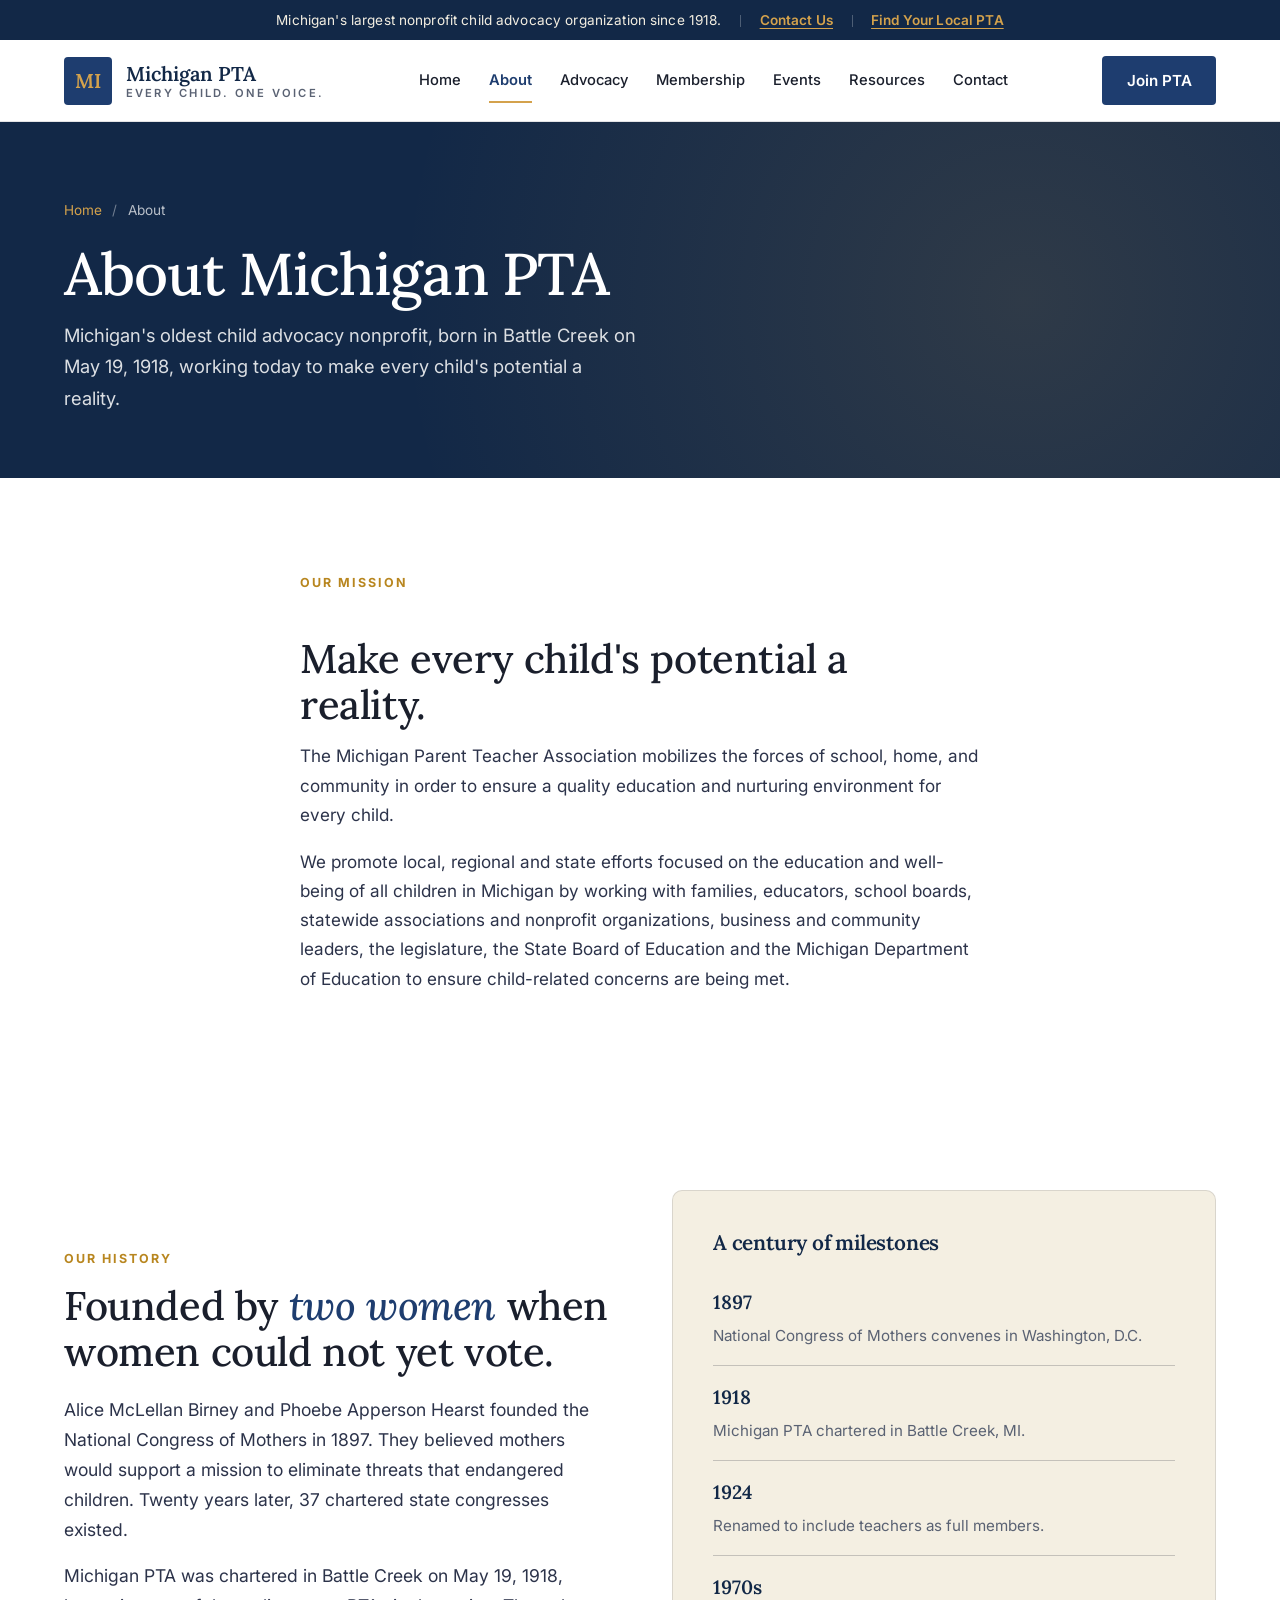
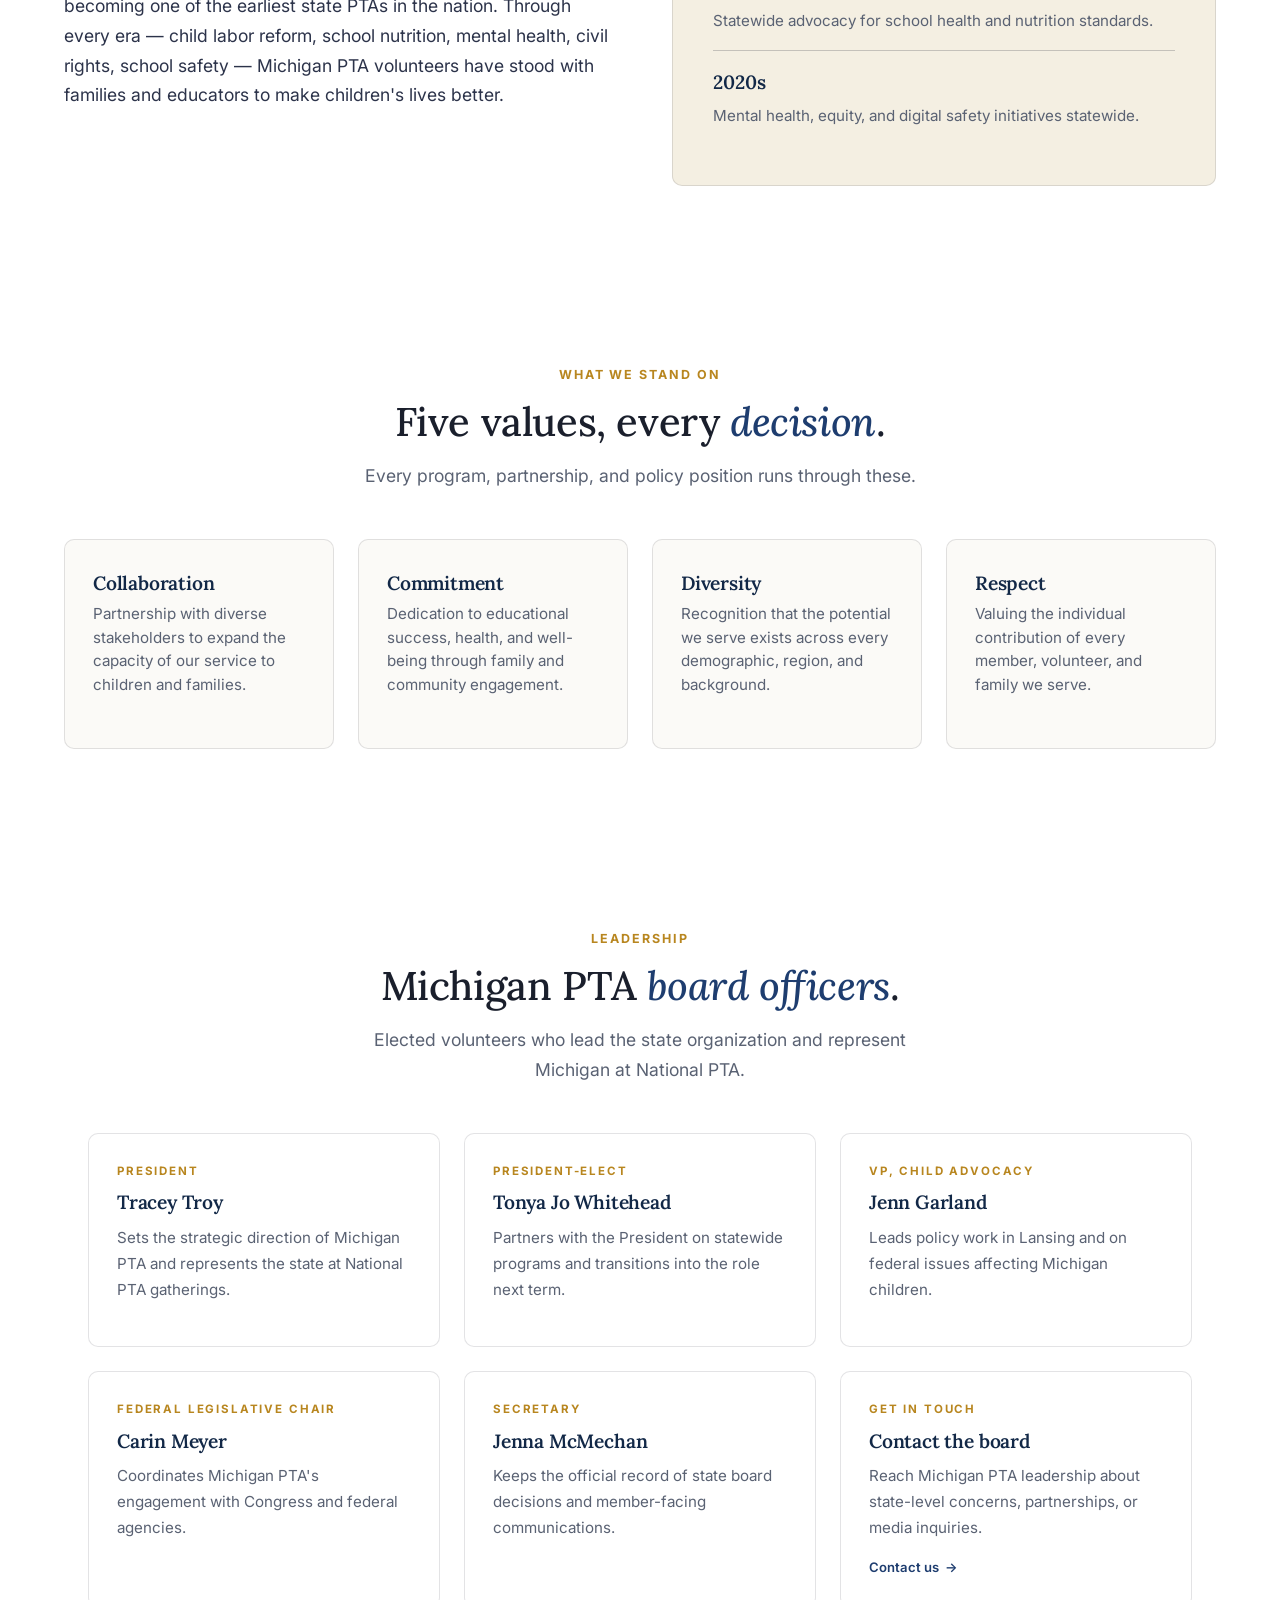
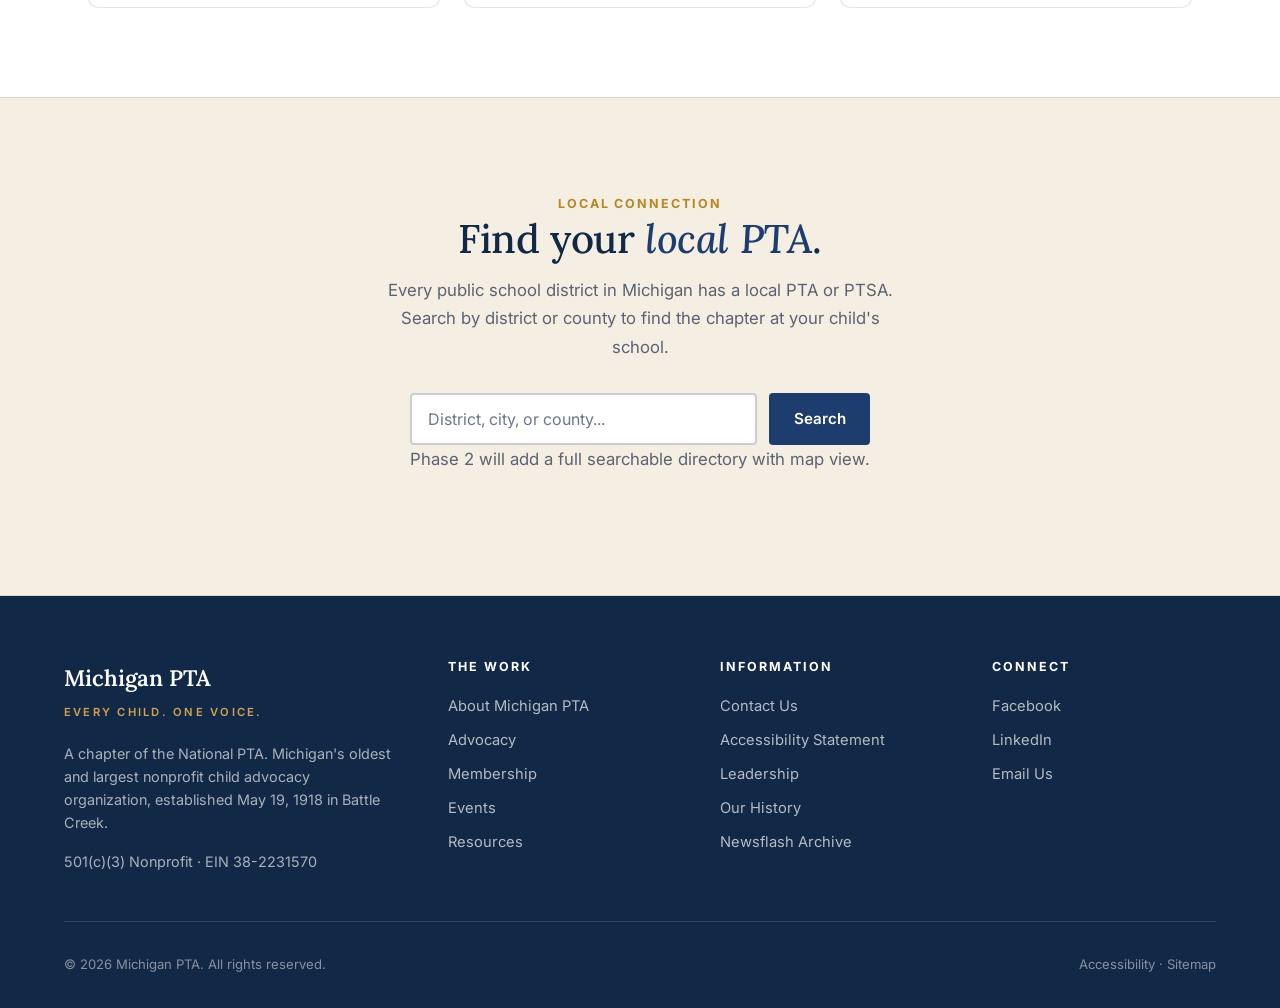
==== about/index.html @ b18d6a37 "Initial: Michigan PTA WCAG 2.1 AA accessible nonprofit preview" ====
<!DOCTYPE html>
<html lang="en">
<head>
<meta charset="UTF-8" />
<meta name="viewport" content="width=device-width, initial-scale=1, viewport-fit=cover" />
<meta name="theme-color" content="#1E3D6F" />
<title>About Michigan PTA | Mission, History, Leadership Since 1918</title>
<meta name="description" content="Michigan PTA is the state's oldest child advocacy nonprofit. Established in Battle Creek on May 19, 1918. Learn our mission, values, history, and current leadership." />
<meta name="robots" content="index, follow" />
<link rel="canonical" href="https://michigan-pta-preview.vercel.app/about/" />
<meta property="og:type" content="website" />
<meta property="og:title" content="About Michigan PTA" />
<meta property="og:description" content="Michigan's oldest child advocacy nonprofit. Founded 1918." />
<meta property="og:url" content="https://michigan-pta-preview.vercel.app/about/" />
<meta property="og:image" content="https://michigan-pta-preview.vercel.app/img/og-image.svg" />
<link rel="manifest" href="/manifest.json" />
<link rel="icon" type="image/svg+xml" href="/img/favicon.svg" />
<link rel="preconnect" href="https://fonts.googleapis.com" />
<link rel="preconnect" href="https://fonts.gstatic.com" crossorigin />
<link rel="stylesheet" href="https://fonts.googleapis.com/css2?family=Lora:ital,wght@0,400;0,500;0,600;0,700;1,400;1,500&family=Inter:wght@400;500;600;700&display=swap" />
<link rel="stylesheet" href="/css/style.css" />
</head>
<body>

<a class="skip-link" href="#main">Skip to main content</a>

<div class="util" role="region" aria-label="Site utility bar">
  Michigan's largest nonprofit child advocacy organization since 1918.
  <span class="util-sep hide-sm" aria-hidden="true"></span>
  <a class="hide-sm" href="/contact/">Contact Us</a>
  <span class="util-sep" aria-hidden="true"></span>
  <a href="/about/#find-local-pta">Find Your Local PTA</a>
</div>

<header class="header" id="header">
  <div class="header-inner">
    <a href="/" class="brand" aria-label="Michigan PTA home">
      <span class="brand-mark" aria-hidden="true">MI</span>
      <span class="brand-text">
        <span class="brand-name">Michigan PTA</span>
        <span class="brand-sub">Every Child. One Voice.</span>
      </span>
    </a>
    <nav aria-label="Primary">
      <ul class="nav-links">
        <li><a href="/">Home</a></li>
        <li><a href="/about/" aria-current="page">About</a></li>
        <li><a href="/advocacy/">Advocacy</a></li>
        <li><a href="/membership/">Membership</a></li>
        <li><a href="/events/">Events</a></li>
        <li><a href="/resources/">Resources</a></li>
        <li><a href="/contact/">Contact</a></li>
      </ul>
    </nav>
    <div class="header-cta">
      <a href="/membership/" class="btn btn-primary">Join PTA</a>
    </div>
    <button class="nav-toggle" type="button" aria-expanded="false" aria-controls="header" aria-label="Toggle navigation menu">
      <span aria-hidden="true">☰</span> Menu
    </button>
  </div>
</header>

<main id="main">
  <section class="page-header">
    <div class="page-header-inner">
      <nav aria-label="Breadcrumb" class="breadcrumbs">
        <a href="/">Home</a> <span aria-hidden="true">/</span> About
      </nav>
      <h1>About Michigan PTA</h1>
      <p>Michigan's oldest child advocacy nonprofit, born in Battle Creek on May 19, 1918, working today to make every child's potential a reality.</p>
    </div>
  </section>

  <section>
    <div class="container">
      <div class="prose" style="margin: 0 auto;">
        <span class="eyebrow">Our mission</span>
        <h2>Make every child's potential a reality.</h2>
        <p>The Michigan Parent Teacher Association mobilizes the forces of school, home, and community in order to ensure a quality education and nurturing environment for every child.</p>
        <p>We promote local, regional and state efforts focused on the education and well-being of all children in Michigan by working with families, educators, school boards, statewide associations and nonprofit organizations, business and community leaders, the legislature, the State Board of Education and the Michigan Department of Education to ensure child-related concerns are being met.</p>
      </div>
    </div>
  </section>

  <section class="split" id="our-history">
    <div class="split-grid">
      <div class="split-text">
        <span class="eyebrow">Our history</span>
        <h2>Founded by <em>two women</em> when women could not yet vote.</h2>
        <p>Alice McLellan Birney and Phoebe Apperson Hearst founded the National Congress of Mothers in 1897. They believed mothers would support a mission to eliminate threats that endangered children. Twenty years later, 37 chartered state congresses existed.</p>
        <p>Michigan PTA was chartered in Battle Creek on May 19, 1918, becoming one of the earliest state PTAs in the nation. Through every era — child labor reform, school nutrition, mental health, civil rights, school safety — Michigan PTA volunteers have stood with families and educators to make children's lives better.</p>
      </div>
      <div class="split-media">
        <h3 style="font-family: var(--font-display); font-size: 1.3rem; margin-bottom: 1rem; color: var(--navy-deep);">A century of milestones</h3>
        <ul class="values-list">
          <li><strong>1897</strong><span>National Congress of Mothers convenes in Washington, D.C.</span></li>
          <li><strong>1918</strong><span>Michigan PTA chartered in Battle Creek, MI.</span></li>
          <li><strong>1924</strong><span>Renamed to include teachers as full members.</span></li>
          <li><strong>1970s</strong><span>Statewide advocacy for school health and nutrition standards.</span></li>
          <li><strong>2020s</strong><span>Mental health, equity, and digital safety initiatives statewide.</span></li>
        </ul>
      </div>
    </div>
  </section>

  <section class="pillars" aria-labelledby="values-heading">
    <div class="section-head">
      <span class="eyebrow">What we stand on</span>
      <h2 id="values-heading">Five values, every <em>decision</em>.</h2>
      <p>Every program, partnership, and policy position runs through these.</p>
    </div>
    <div class="pillars-grid">
      <div class="pillar" style="cursor: default;">
        <h3>Collaboration</h3>
        <p>Partnership with diverse stakeholders to expand the capacity of our service to children and families.</p>
      </div>
      <div class="pillar" style="cursor: default;">
        <h3>Commitment</h3>
        <p>Dedication to educational success, health, and well-being through family and community engagement.</p>
      </div>
      <div class="pillar" style="cursor: default;">
        <h3>Diversity</h3>
        <p>Recognition that the potential we serve exists across every demographic, region, and background.</p>
      </div>
      <div class="pillar" style="cursor: default;">
        <h3>Respect</h3>
        <p>Valuing the individual contribution of every member, volunteer, and family we serve.</p>
      </div>
    </div>
  </section>

  <section id="leadership">
    <div class="container">
      <div class="section-head">
        <span class="eyebrow">Leadership</span>
        <h2>Michigan PTA <em>board officers</em>.</h2>
        <p>Elected volunteers who lead the state organization and represent Michigan at National PTA.</p>
      </div>
      <div class="cards-grid">
        <div class="card" style="cursor: default;">
          <div class="card-body">
            <span class="card-tag">President</span>
            <h3>Tracey Troy</h3>
            <p>Sets the strategic direction of Michigan PTA and represents the state at National PTA gatherings.</p>
          </div>
        </div>
        <div class="card" style="cursor: default;">
          <div class="card-body">
            <span class="card-tag">President-Elect</span>
            <h3>Tonya Jo Whitehead</h3>
            <p>Partners with the President on statewide programs and transitions into the role next term.</p>
          </div>
        </div>
        <div class="card" style="cursor: default;">
          <div class="card-body">
            <span class="card-tag">VP, Child Advocacy</span>
            <h3>Jenn Garland</h3>
            <p>Leads policy work in Lansing and on federal issues affecting Michigan children.</p>
          </div>
        </div>
        <div class="card" style="cursor: default;">
          <div class="card-body">
            <span class="card-tag">Federal Legislative Chair</span>
            <h3>Carin Meyer</h3>
            <p>Coordinates Michigan PTA's engagement with Congress and federal agencies.</p>
          </div>
        </div>
        <div class="card" style="cursor: default;">
          <div class="card-body">
            <span class="card-tag">Secretary</span>
            <h3>Jenna McMechan</h3>
            <p>Keeps the official record of state board decisions and member-facing communications.</p>
          </div>
        </div>
        <a href="/contact/" class="card">
          <div class="card-body">
            <span class="card-tag">Get in touch</span>
            <h3>Contact the board</h3>
            <p>Reach Michigan PTA leadership about state-level concerns, partnerships, or media inquiries.</p>
            <span class="card-link">Contact us</span>
          </div>
        </a>
      </div>
    </div>
  </section>

  <section class="cta-strip" id="find-local-pta">
    <div class="cta-inner">
      <span class="eyebrow">Local connection</span>
      <h2>Find your <em>local PTA</em>.</h2>
      <p>Every public school district in Michigan has a local PTA or PTSA. Search by district or county to find the chapter at your child's school.</p>
      <form class="cta-form" role="search" action="/search" method="get">
        <label for="district-search" style="position:absolute;width:1px;height:1px;padding:0;margin:-1px;overflow:hidden;clip:rect(0,0,0,0);border:0;">Search by district, city, or county</label>
        <input id="district-search" name="q" type="search" placeholder="District, city, or county..." autocomplete="off" />
        <button type="submit" class="btn btn-primary">Search</button>
      </form>
      <p class="cta-fine">Phase 2 will add a full searchable directory with map view.</p>
    </div>
  </section>
</main>

<footer class="footer" role="contentinfo">
  <div class="footer-inner">
    <div class="footer-grid">
      <div>
        <div class="footer-brand">Michigan PTA</div>
        <div class="footer-brand-sub">Every Child. One Voice.</div>
        <p>A chapter of the National PTA. Michigan's oldest and largest nonprofit child advocacy organization, established May 19, 1918 in Battle Creek.</p>
        <p style="margin-top: 1rem;">501(c)(3) Nonprofit · EIN 38-2231570</p>
      </div>
      <div>
        <h2>The Work</h2>
        <ul>
          <li><a href="/about/">About Michigan PTA</a></li>
          <li><a href="/advocacy/">Advocacy</a></li>
          <li><a href="/membership/">Membership</a></li>
          <li><a href="/events/">Events</a></li>
          <li><a href="/resources/">Resources</a></li>
        </ul>
      </div>
      <div>
        <h2>Information</h2>
        <ul>
          <li><a href="/contact/">Contact Us</a></li>
          <li><a href="/accessibility/">Accessibility Statement</a></li>
          <li><a href="/about/#leadership">Leadership</a></li>
          <li><a href="/about/#our-history">Our History</a></li>
          <li><a href="/resources/newsflash/">Newsflash Archive</a></li>
        </ul>
      </div>
      <div>
        <h2>Connect</h2>
        <ul>
          <li><a href="https://www.facebook.com/everychildonevoice/" rel="noopener noreferrer external">Facebook</a></li>
          <li><a href="https://www.linkedin.com/company/michigan-pta" rel="noopener noreferrer external">LinkedIn</a></li>
          <li><a href="mailto:info@michiganpta.org?subject=Michigan%20PTA%20website%20inquiry">Email Us</a></li>
        </ul>
      </div>
    </div>
    <div class="footer-bottom">
      <div>&copy; 2026 Michigan PTA. All rights reserved.</div>
      <div>
        <a href="/accessibility/">Accessibility</a>
        <span aria-hidden="true"> · </span>
        <a href="/sitemap.xml">Sitemap</a>
      </div>
    </div>
  </div>
</footer>

<script>
(function() {
  var header = document.getElementById('header');
  var toggle = header.querySelector('.nav-toggle');
  if (toggle) {
    toggle.addEventListener('click', function() {
      var open = header.classList.toggle('open');
      toggle.setAttribute('aria-expanded', open ? 'true' : 'false');
    });
    header.querySelectorAll('.nav-links a').forEach(function(a) {
      a.addEventListener('click', function() { header.classList.remove('open'); toggle.setAttribute('aria-expanded', 'false'); });
    });
  }
})();
</script>

</body>
</html>
---- css/style.css ----
/* Michigan PTA — accessible nonprofit theme
   Built to WCAG 2.1 AA. All text contrast ≥ 4.5:1, focus rings always visible,
   touch targets ≥ 44px, prefers-reduced-motion honored.
*/

:root {
  --white: #FFFFFF;
  --paper: #FBFAF7;
  --cream: #F4EFE2;
  --cream-2: #E8DFC8;
  --navy: #1E3D6F;
  --navy-deep: #122847;
  --navy-link: #234A82;
  --ink: #1A1F2C;
  --ink-2: #2C334A;
  --muted: #5A6273;
  --muted-2: #6E7689;
  --gold: #B8861F;
  --gold-bg: #D4A24C;
  --green: #2C7A4B;
  --green-deep: #1F5C36;
  --red: #B3261E;
  --line: rgba(26, 31, 44, 0.12);
  --line-strong: rgba(26, 31, 44, 0.22);
  --focus: #1E3D6F;
  --shadow-sm: 0 1px 2px rgba(26, 31, 44, 0.05);
  --shadow-md: 0 6px 18px -6px rgba(26, 31, 44, 0.18);
  --shadow-lg: 0 25px 50px -20px rgba(26, 31, 44, 0.25);
  --radius: 4px;
  --radius-lg: 10px;
  --max: 1200px;
  --max-narrow: 760px;
  --max-prose: 680px;
  --font-display: 'Lora', Georgia, 'Times New Roman', serif;
  --font-body: 'Inter', -apple-system, BlinkMacSystemFont, 'Segoe UI', Roboto, sans-serif;
  --ease: cubic-bezier(0.4, 0, 0.2, 1);
}

* { box-sizing: border-box; margin: 0; padding: 0; }

html { scroll-behavior: smooth; -webkit-text-size-adjust: 100%; }
@media (prefers-reduced-motion: reduce) { html { scroll-behavior: auto; } }

body {
  font-family: var(--font-body);
  font-size: 1.075rem;
  line-height: 1.65;
  color: var(--ink);
  background: var(--white);
  -webkit-font-smoothing: antialiased;
  text-rendering: optimizeLegibility;
}

img { max-width: 100%; height: auto; display: block; }

/* Focus styles: always visible, never removed */
:focus-visible {
  outline: 3px solid var(--focus);
  outline-offset: 2px;
  border-radius: var(--radius);
}
:focus:not(:focus-visible) { outline: none; }

/* Skip to main content link, hidden until focused */
.skip-link {
  position: absolute;
  top: -100px;
  left: 0;
  background: var(--navy);
  color: var(--white);
  padding: 1rem 1.5rem;
  font-weight: 600;
  text-decoration: none;
  z-index: 1000;
  border-radius: 0 0 var(--radius) 0;
  transition: top 0.15s var(--ease);
}
.skip-link:focus { top: 0; outline: 3px solid var(--gold-bg); outline-offset: -3px; }

/* Typography */
h1, h2, h3, h4, h5, h6 {
  font-family: var(--font-display);
  color: var(--ink);
  font-weight: 600;
  letter-spacing: -0.01em;
  line-height: 1.15;
}
h1 { font-size: clamp(2.25rem, 4.6vw, 3.75rem); font-weight: 500; letter-spacing: -0.015em; line-height: 1.1; }
h2 { font-size: clamp(1.75rem, 3.4vw, 2.5rem); font-weight: 500; }
h3 { font-size: clamp(1.25rem, 2vw, 1.5rem); font-weight: 600; }
h4 { font-size: 1.1rem; font-weight: 600; font-family: var(--font-body); letter-spacing: 0; }

p { font-size: 1.075rem; color: var(--ink-2); line-height: 1.7; }
p + p { margin-top: 1rem; }

a { color: var(--navy-link); text-decoration: underline; text-decoration-thickness: 1.5px; text-underline-offset: 3px; transition: color 0.15s var(--ease); }
a:hover { color: var(--navy-deep); text-decoration-thickness: 2px; }

.eyebrow {
  font-family: var(--font-body);
  font-size: 0.78rem;
  font-weight: 700;
  letter-spacing: 0.16em;
  text-transform: uppercase;
  color: var(--gold);
}

.container { max-width: var(--max); margin: 0 auto; padding: 0 1.5rem; }
.container-narrow { max-width: var(--max-narrow); margin: 0 auto; padding: 0 1.5rem; }
.prose { max-width: var(--max-prose); }
.prose p, .prose ul, .prose ol { margin-bottom: 1.1rem; }
.prose ul, .prose ol { padding-left: 1.4rem; }
.prose ul li, .prose ol li { margin-bottom: 0.45rem; }
.prose h2 { margin-top: 2.5rem; margin-bottom: 0.85rem; }
.prose h3 { margin-top: 2rem; margin-bottom: 0.6rem; }
section { padding: clamp(3.5rem, 7vw, 6rem) 0; }

/* Buttons. All ≥44px touch target. Hover and focus give same feedback. */
.btn {
  display: inline-flex;
  align-items: center;
  justify-content: center;
  gap: 0.55rem;
  min-height: 44px;
  font-family: var(--font-body);
  font-size: 0.95rem;
  font-weight: 600;
  padding: 0.85rem 1.4rem;
  border-radius: var(--radius);
  text-decoration: none;
  border: 2px solid transparent;
  cursor: pointer;
  transition: background-color 0.15s var(--ease), color 0.15s var(--ease), border-color 0.15s var(--ease), transform 0.15s var(--ease);
  line-height: 1.2;
}
.btn:hover { transform: translateY(-1px); }
.btn:active { transform: translateY(0); }
.btn-primary { background: var(--navy); color: var(--white); }
.btn-primary:hover { background: var(--navy-deep); color: var(--white); text-decoration: none; }
.btn-primary:focus-visible { outline-offset: 4px; }
.btn-outline { background: transparent; color: var(--navy); border-color: var(--navy); }
.btn-outline:hover { background: var(--navy); color: var(--white); text-decoration: none; }
.btn-gold { background: var(--gold-bg); color: var(--navy-deep); border-color: var(--gold-bg); }
.btn-gold:hover { background: var(--gold); color: var(--white); border-color: var(--gold); text-decoration: none; }
.btn-light { background: var(--white); color: var(--navy); border-color: var(--white); }
.btn-light:hover { background: var(--cream); color: var(--navy-deep); text-decoration: none; }
.btn-text { background: transparent; color: var(--navy-link); padding: 0.5rem 0; border: 0; min-height: 44px; text-decoration: underline; }

@media (prefers-reduced-motion: reduce) {
  .btn { transition: none; }
  .btn:hover, .btn:active { transform: none; }
}

/* Utility bar */
.util {
  background: var(--navy-deep);
  color: var(--cream);
  padding: 0.55rem 1.5rem;
  text-align: center;
  font-size: 0.85rem;
  letter-spacing: 0.01em;
}
.util a { color: var(--gold-bg); text-decoration: underline; font-weight: 600; }
.util a:hover { color: var(--white); }
.util-sep { display: inline-block; width: 1px; height: 12px; background: rgba(255,255,255,0.25); vertical-align: middle; margin: 0 0.9rem; }
@media (max-width: 700px) { .util-sep, .util .hide-sm { display: none; } }

/* Header & nav */
.header {
  background: var(--white);
  border-bottom: 1px solid var(--line);
  position: sticky;
  top: 0;
  z-index: 50;
}
.header-inner {
  max-width: var(--max);
  margin: 0 auto;
  padding: 1rem 1.5rem;
  display: flex;
  align-items: center;
  justify-content: space-between;
  gap: 2rem;
}
.brand {
  display: flex;
  align-items: center;
  gap: 0.85rem;
  text-decoration: none;
  color: var(--ink);
  line-height: 1.1;
}
.brand:hover { text-decoration: none; }
.brand-mark {
  width: 48px;
  height: 48px;
  background: var(--navy);
  color: var(--gold-bg);
  font-family: var(--font-display);
  font-weight: 600;
  font-size: 1.25rem;
  display: flex;
  align-items: center;
  justify-content: center;
  border-radius: var(--radius);
  flex-shrink: 0;
  letter-spacing: 0.02em;
}
.brand-text { display: flex; flex-direction: column; line-height: 1.1; }
.brand-name { font-family: var(--font-display); font-size: 1.25rem; font-weight: 600; color: var(--navy-deep); }
.brand-sub { font-family: var(--font-body); font-size: 0.7rem; letter-spacing: 0.2em; text-transform: uppercase; color: var(--muted); font-weight: 600; margin-top: 2px; }

.nav-links {
  display: flex;
  gap: 1.75rem;
  list-style: none;
  font-size: 0.92rem;
  font-weight: 500;
}
.nav-links a {
  color: var(--ink);
  text-decoration: none;
  padding: 0.5rem 0;
  display: inline-block;
  min-height: 44px;
  line-height: 2;
  position: relative;
}
.nav-links a:hover { color: var(--navy); }
.nav-links a[aria-current="page"] { color: var(--navy); font-weight: 600; }
.nav-links a[aria-current="page"]::after {
  content: '';
  position: absolute;
  bottom: 0;
  left: 0;
  right: 0;
  height: 2px;
  background: var(--gold-bg);
}

.header-cta { display: flex; gap: 0.75rem; align-items: center; }

.nav-toggle {
  display: none;
  background: transparent;
  border: 2px solid var(--navy);
  color: var(--navy);
  padding: 0.6rem 0.9rem;
  font-family: var(--font-body);
  font-size: 0.85rem;
  font-weight: 600;
  cursor: pointer;
  border-radius: var(--radius);
  min-height: 44px;
  display: none;
  align-items: center;
  gap: 0.5rem;
}
.nav-toggle:hover { background: var(--navy); color: var(--white); }

@media (max-width: 1024px) {
  .nav-links, .header-cta .btn { display: none; }
  .nav-toggle { display: inline-flex; }
  .header.open .nav-links {
    display: flex;
    position: absolute;
    top: 100%;
    left: 0;
    right: 0;
    background: var(--white);
    flex-direction: column;
    padding: 1rem 1.5rem 1.5rem;
    gap: 0.5rem;
    border-bottom: 1px solid var(--line);
    box-shadow: var(--shadow-md);
  }
  .header.open .nav-links a { padding: 0.85rem 0; border-bottom: 1px solid var(--line); width: 100%; }
  .header.open .header-cta .btn { display: inline-flex; margin: 1rem 1.5rem 1.5rem; align-self: flex-start; }
}

/* Search */
.search-form { display: flex; align-items: center; gap: 0; position: relative; }
.search-input {
  font-family: var(--font-body);
  font-size: 0.9rem;
  padding: 0.6rem 0.9rem 0.6rem 2.2rem;
  border: 2px solid var(--line-strong);
  border-radius: var(--radius);
  width: 200px;
  min-height: 44px;
  background: var(--white) url("data:image/svg+xml;utf8,<svg xmlns='http://www.w3.org/2000/svg' viewBox='0 0 24 24' fill='none' stroke='%235A6273' stroke-width='2'><circle cx='11' cy='11' r='7'/><path d='m21 21-4.3-4.3'/></svg>") 0.6rem 50% / 18px no-repeat;
}
.search-input:focus { outline: none; border-color: var(--navy); }

/* Hero */
.hero {
  background: linear-gradient(135deg, var(--navy-deep) 0%, var(--navy) 100%);
  color: var(--white);
  padding: clamp(4rem, 8vw, 7rem) 0;
  position: relative;
  overflow: hidden;
}
.hero::before {
  content: '';
  position: absolute;
  inset: 0;
  background:
    radial-gradient(circle at 80% 30%, rgba(212,162,76,0.18), transparent 50%),
    radial-gradient(circle at 10% 80%, rgba(35,74,130,0.5), transparent 50%);
  pointer-events: none;
}
.hero-grid {
  max-width: var(--max);
  margin: 0 auto;
  padding: 0 1.5rem;
  display: grid;
  grid-template-columns: 1.2fr 1fr;
  gap: 4rem;
  align-items: center;
  position: relative;
}
.hero-content > .eyebrow { color: var(--gold-bg); display: inline-block; margin-bottom: 1.25rem; }
.hero h1 { color: var(--white); margin-bottom: 1.5rem; }
.hero h1 em { font-style: italic; color: var(--gold-bg); font-weight: 400; }
.hero-lede {
  font-size: clamp(1.1rem, 1.5vw, 1.25rem);
  color: rgba(255,255,255,0.92);
  margin-bottom: 2.25rem;
  max-width: 38rem;
  line-height: 1.6;
}
.hero-ctas { display: flex; gap: 1rem; flex-wrap: wrap; }
.hero-stats {
  background: rgba(255,255,255,0.05);
  border: 1px solid rgba(255,255,255,0.15);
  border-radius: var(--radius-lg);
  padding: 2rem;
  backdrop-filter: blur(8px);
  -webkit-backdrop-filter: blur(8px);
}
.hero-stats h2 {
  color: var(--gold-bg);
  font-family: var(--font-display);
  font-size: 1.05rem;
  margin-bottom: 1.25rem;
  letter-spacing: 0.06em;
  text-transform: uppercase;
}
.stat-row { display: flex; justify-content: space-between; align-items: baseline; padding: 0.85rem 0; border-bottom: 1px solid rgba(255,255,255,0.12); }
.stat-row:last-child { border-bottom: none; }
.stat-num { font-family: var(--font-display); font-size: 2rem; font-weight: 500; color: var(--gold-bg); line-height: 1; }
.stat-label { font-size: 0.85rem; color: rgba(255,255,255,0.85); text-align: right; max-width: 60%; }
@media (max-width: 880px) {
  .hero-grid { grid-template-columns: 1fr; gap: 2.5rem; }
  .hero-stats { max-width: 480px; }
}

/* Section head */
.section-head { text-align: center; max-width: 720px; margin: 0 auto 3rem; }
.section-head .eyebrow { display: block; margin-bottom: 0.85rem; }
.section-head h2 { margin-bottom: 1rem; }
.section-head h2 em { font-style: italic; color: var(--navy); }
.section-head > p { font-size: 1.1rem; max-width: 560px; margin: 0 auto; color: var(--muted); }

/* Mission strip */
.mission { background: var(--cream); border-top: 4px solid var(--gold-bg); }
.mission-inner { max-width: var(--max-narrow); margin: 0 auto; padding: 0 1.5rem; text-align: center; }
.mission .eyebrow { display: block; margin-bottom: 1rem; }
.mission blockquote {
  font-family: var(--font-display);
  font-size: clamp(1.4rem, 2.6vw, 1.9rem);
  line-height: 1.4;
  color: var(--navy-deep);
  font-weight: 500;
  font-style: italic;
  max-width: 36ch;
  margin: 0 auto 1.5rem;
}
.mission blockquote::before, .mission blockquote::after { content: '"'; color: var(--gold-bg); font-weight: 700; }
.mission cite { font-style: normal; font-size: 0.85rem; letter-spacing: 0.18em; text-transform: uppercase; color: var(--muted); font-weight: 600; }

/* Pillars */
.pillars { background: var(--white); }
.pillars-grid {
  display: grid;
  grid-template-columns: repeat(4, 1fr);
  gap: 1.5rem;
  max-width: var(--max);
  margin: 0 auto;
  padding: 0 1.5rem;
}
.pillar {
  background: var(--paper);
  border: 1px solid var(--line);
  border-radius: var(--radius-lg);
  padding: 2rem 1.75rem;
  text-decoration: none;
  color: inherit;
  display: flex;
  flex-direction: column;
  transition: border-color 0.2s var(--ease), transform 0.2s var(--ease), box-shadow 0.2s var(--ease);
}
.pillar:hover, .pillar:focus-visible { border-color: var(--navy); transform: translateY(-3px); box-shadow: var(--shadow-md); text-decoration: none; }
@media (prefers-reduced-motion: reduce) { .pillar:hover { transform: none; } }
.pillar-icon {
  width: 48px;
  height: 48px;
  background: var(--cream);
  color: var(--navy);
  border-radius: var(--radius);
  display: flex;
  align-items: center;
  justify-content: center;
  margin-bottom: 1.25rem;
  flex-shrink: 0;
}
.pillar-icon svg { width: 26px; height: 26px; }
.pillar h3 { color: var(--navy-deep); margin-bottom: 0.5rem; font-size: 1.2rem; font-family: var(--font-display); font-weight: 600; }
.pillar p { font-size: 0.95rem; color: var(--muted); flex: 1; margin-bottom: 1.25rem; line-height: 1.55; }
.pillar-link { font-size: 0.85rem; font-weight: 600; color: var(--navy); text-decoration: none; display: inline-flex; align-items: center; gap: 0.4rem; margin-top: auto; }
.pillar-link::after { content: '→'; transition: transform 0.15s var(--ease); }
.pillar:hover .pillar-link::after, .pillar:focus-visible .pillar-link::after { transform: translateX(3px); }
@media (max-width: 980px) { .pillars-grid { grid-template-columns: repeat(2, 1fr); } }
@media (max-width: 560px) { .pillars-grid { grid-template-columns: 1fr; } }

/* News / Announcement cards */
.cards { background: var(--cream); }
.cards-grid { display: grid; grid-template-columns: repeat(3, 1fr); gap: 1.5rem; max-width: var(--max); margin: 0 auto; padding: 0 1.5rem; }
.card {
  background: var(--white);
  border: 1px solid var(--line);
  border-radius: var(--radius-lg);
  overflow: hidden;
  text-decoration: none;
  color: inherit;
  display: flex;
  flex-direction: column;
  transition: border-color 0.2s var(--ease), box-shadow 0.2s var(--ease), transform 0.2s var(--ease);
}
.card:hover, .card:focus-visible { border-color: var(--navy); box-shadow: var(--shadow-md); text-decoration: none; transform: translateY(-2px); }
@media (prefers-reduced-motion: reduce) { .card:hover { transform: none; } }
.card-body { padding: 1.75rem; flex: 1; display: flex; flex-direction: column; }
.card-tag { font-size: 0.72rem; letter-spacing: 0.16em; text-transform: uppercase; color: var(--gold); font-weight: 700; margin-bottom: 0.6rem; }
.card h3 { font-size: 1.2rem; line-height: 1.3; margin-bottom: 0.6rem; color: var(--navy-deep); }
.card p { font-size: 0.95rem; flex: 1; margin-bottom: 1rem; color: var(--muted); }
.card-meta { font-size: 0.82rem; color: var(--muted-2); display: flex; gap: 0.85rem; align-items: center; }
.card-link { font-size: 0.82rem; font-weight: 600; color: var(--navy); display: inline-flex; align-items: center; gap: 0.4rem; }
.card-link::after { content: '→'; }
@media (max-width: 900px) { .cards-grid { grid-template-columns: 1fr; max-width: 580px; } }

/* Events list */
.events-list { background: var(--white); }
.event-row {
  display: grid;
  grid-template-columns: 110px 1fr auto;
  gap: 1.5rem;
  padding: 1.5rem;
  border: 1px solid var(--line);
  border-radius: var(--radius-lg);
  margin-bottom: 1rem;
  background: var(--paper);
  align-items: center;
  transition: border-color 0.2s var(--ease);
}
.event-row:hover, .event-row:focus-within { border-color: var(--navy); }
.event-date {
  background: var(--navy);
  color: var(--white);
  text-align: center;
  padding: 0.85rem;
  border-radius: var(--radius);
  line-height: 1;
}
.event-date .month { font-size: 0.72rem; letter-spacing: 0.16em; text-transform: uppercase; font-weight: 600; color: var(--gold-bg); margin-bottom: 0.4rem; display: block; }
.event-date .day { font-family: var(--font-display); font-size: 1.85rem; font-weight: 600; display: block; }
.event-body h3 { font-size: 1.2rem; margin-bottom: 0.35rem; color: var(--navy-deep); }
.event-body p { font-size: 0.92rem; margin: 0.3rem 0 0; color: var(--muted); }
.event-meta { font-size: 0.82rem; color: var(--muted-2); margin-top: 0.4rem; display: flex; gap: 1rem; flex-wrap: wrap; }
.event-meta span { display: inline-flex; gap: 0.35rem; align-items: center; }
@media (max-width: 720px) {
  .event-row { grid-template-columns: 80px 1fr; gap: 1rem; padding: 1rem; }
  .event-row .btn { grid-column: 1 / -1; margin-top: 0.5rem; justify-self: stretch; }
}

/* Resource hub */
.resources { background: var(--navy-deep); color: var(--cream); position: relative; overflow: hidden; }
.resources::before {
  content: '';
  position: absolute;
  inset: 0;
  background: radial-gradient(circle at 90% 30%, rgba(212,162,76,0.12), transparent 50%);
  pointer-events: none;
}
.resources .section-head { position: relative; }
.resources .eyebrow { color: var(--gold-bg); }
.resources h2 { color: var(--white); }
.resources h2 em { color: var(--gold-bg); }
.resources .section-head > p { color: rgba(255,255,255,0.78); }
.resources-grid { display: grid; grid-template-columns: repeat(3, 1fr); gap: 1.25rem; max-width: var(--max); margin: 0 auto; padding: 0 1.5rem; position: relative; }
.resource-card {
  background: rgba(255,255,255,0.05);
  border: 1px solid rgba(255,255,255,0.15);
  border-radius: var(--radius-lg);
  padding: 1.75rem;
  text-decoration: none;
  color: inherit;
  display: flex;
  flex-direction: column;
  transition: background 0.2s var(--ease), border-color 0.2s var(--ease);
}
.resource-card:hover, .resource-card:focus-visible { background: rgba(255,255,255,0.1); border-color: var(--gold-bg); text-decoration: none; }
.resource-card h3 { color: var(--white); font-size: 1.15rem; margin-bottom: 0.5rem; }
.resource-card p { color: rgba(255,255,255,0.72); font-size: 0.92rem; flex: 1; margin-bottom: 1rem; }
.resource-card-tag { display: inline-block; font-size: 0.7rem; letter-spacing: 0.14em; text-transform: uppercase; font-weight: 700; color: var(--gold-bg); background: rgba(212,162,76,0.1); padding: 0.25rem 0.6rem; border-radius: var(--radius); margin-bottom: 0.85rem; }
.resource-card-link { color: var(--gold-bg); font-size: 0.82rem; font-weight: 600; display: inline-flex; gap: 0.4rem; align-items: center; }
.resource-card-link::after { content: '→'; }
.resources-cta { text-align: center; margin-top: 2.5rem; position: relative; }
@media (max-width: 920px) { .resources-grid { grid-template-columns: repeat(2, 1fr); } }
@media (max-width: 560px) { .resources-grid { grid-template-columns: 1fr; max-width: 480px; } }

/* Two-column content row */
.split { background: var(--white); }
.split-grid { display: grid; grid-template-columns: 1fr 1fr; gap: 4rem; align-items: center; max-width: var(--max); margin: 0 auto; padding: 0 1.5rem; }
.split-text > .eyebrow { display: block; margin-bottom: 0.85rem; }
.split-text h2 { margin-bottom: 1.25rem; }
.split-text h2 em { font-style: italic; color: var(--navy); }
.split-text p { font-size: 1.1rem; margin-bottom: 1rem; color: var(--ink-2); }
.split-text .btn { margin-top: 1.25rem; }
.split-media {
  background: var(--cream);
  border: 1px solid var(--line);
  border-radius: var(--radius-lg);
  padding: 2.5rem;
  position: relative;
}
.values-list { list-style: none; }
.values-list li { padding: 1rem 0; border-bottom: 1px solid var(--line-strong); font-size: 1rem; }
.values-list li:last-child { border-bottom: none; }
.values-list strong { display: block; font-family: var(--font-display); font-size: 1.2rem; font-weight: 600; color: var(--navy-deep); margin-bottom: 0.25rem; }
.values-list span { color: var(--muted); font-size: 0.95rem; }
@media (max-width: 900px) { .split-grid { grid-template-columns: 1fr; gap: 2.5rem; } }

/* Newsletter / CTA strip */
.cta-strip { background: var(--cream); border-top: 1px solid var(--line); border-bottom: 1px solid var(--line); }
.cta-inner { max-width: var(--max-narrow); margin: 0 auto; padding: 0 1.5rem; text-align: center; }
.cta-inner h2 { color: var(--navy-deep); margin-bottom: 0.85rem; }
.cta-inner h2 em { font-style: italic; color: var(--navy); }
.cta-inner p { font-size: 1.05rem; max-width: 520px; margin: 0 auto 2rem; color: var(--muted); }
.cta-form { display: flex; gap: 0.75rem; max-width: 460px; margin: 0 auto; }
.cta-form input {
  flex: 1;
  padding: 0.85rem 1rem;
  font-family: var(--font-body);
  font-size: 1rem;
  border: 2px solid var(--line-strong);
  background: var(--white);
  color: var(--ink);
  border-radius: var(--radius);
  min-height: 44px;
}
.cta-form input:focus { outline: none; border-color: var(--navy); box-shadow: 0 0 0 3px rgba(30,61,111,0.15); }
.cta-form input:invalid:not(:placeholder-shown) { border-color: var(--red); }
.cta-form input::placeholder { color: var(--muted-2); }
.cta-fine { font-size: 0.8rem; color: var(--muted-2); margin-top: 1rem; }
@media (max-width: 560px) { .cta-form { flex-direction: column; } }

/* Forms (contact) */
.form-card {
  background: var(--white);
  border: 1px solid var(--line);
  border-radius: var(--radius-lg);
  padding: 2.5rem;
  box-shadow: var(--shadow-sm);
}
.form-row { display: grid; grid-template-columns: 1fr 1fr; gap: 1rem; margin-bottom: 1rem; }
.form-field { display: flex; flex-direction: column; gap: 0.4rem; margin-bottom: 1.1rem; }
.form-field.full { grid-column: 1 / -1; }
.form-field label {
  font-size: 0.85rem;
  font-weight: 600;
  color: var(--ink);
  display: flex;
  justify-content: space-between;
  align-items: baseline;
}
.form-field .req { color: var(--red); font-weight: 700; }
.form-field input,
.form-field select,
.form-field textarea {
  padding: 0.85rem 1rem;
  font-family: var(--font-body);
  font-size: 1rem;
  border: 2px solid var(--line-strong);
  background: var(--white);
  color: var(--ink);
  border-radius: var(--radius);
  min-height: 44px;
  width: 100%;
  transition: border-color 0.15s var(--ease), box-shadow 0.15s var(--ease);
}
.form-field input:focus,
.form-field select:focus,
.form-field textarea:focus {
  outline: none;
  border-color: var(--navy);
  box-shadow: 0 0 0 3px rgba(30, 61, 111, 0.15);
}
.form-field input[aria-invalid="true"], .form-field input.invalid { border-color: var(--red); }
.form-field textarea { min-height: 140px; resize: vertical; }
.form-field .help { font-size: 0.82rem; color: var(--muted); }
.form-field .error { font-size: 0.85rem; color: var(--red); font-weight: 500; display: none; }
.form-field.has-error .error { display: block; }
.form-submit { width: 100%; margin-top: 0.5rem; }
.form-success {
  background: #E8F4ED;
  border: 1px solid var(--green);
  color: var(--green-deep);
  padding: 1.25rem;
  border-radius: var(--radius);
  margin-bottom: 1.5rem;
  display: none;
}
.form-success[hidden] { display: none; }
.form-success:not([hidden]) { display: block; }
@media (max-width: 600px) { .form-row { grid-template-columns: 1fr; } .form-card { padding: 1.5rem; } }

/* Quick-info contact info */
.contact-grid { display: grid; grid-template-columns: 1fr 1.4fr; gap: 4rem; align-items: start; max-width: var(--max); margin: 0 auto; padding: 0 1.5rem; }
.contact-info { list-style: none; }
.contact-info li { padding: 1.1rem 0; border-bottom: 1px solid var(--line); }
.contact-info li:first-child { border-top: 1px solid var(--line); }
.contact-info strong { display: block; font-size: 0.78rem; letter-spacing: 0.14em; text-transform: uppercase; color: var(--muted); font-weight: 700; margin-bottom: 0.3rem; }
.contact-info a, .contact-info span { color: var(--navy-deep); font-size: 1.05rem; font-weight: 500; }
.contact-info a:hover { color: var(--navy); }
@media (max-width: 880px) { .contact-grid { grid-template-columns: 1fr; gap: 2.5rem; } }

/* Page header (for non-home pages) */
.page-header { background: var(--navy-deep); color: var(--white); padding: clamp(3rem, 6vw, 5rem) 0 clamp(2.5rem, 5vw, 4rem); position: relative; overflow: hidden; }
.page-header::before { content: ''; position: absolute; inset: 0; background: radial-gradient(circle at 80% 50%, rgba(212,162,76,0.15), transparent 60%); pointer-events: none; }
.page-header-inner { max-width: var(--max); margin: 0 auto; padding: 0 1.5rem; position: relative; }
.breadcrumbs { font-size: 0.85rem; color: rgba(255,255,255,0.7); margin-bottom: 1.25rem; }
.breadcrumbs a { color: var(--gold-bg); text-decoration: none; }
.breadcrumbs a:hover { color: var(--white); text-decoration: underline; }
.breadcrumbs span[aria-hidden="true"] { color: rgba(255,255,255,0.4); margin: 0 0.4rem; }
.page-header h1 { color: var(--white); margin-bottom: 0.85rem; max-width: 24ch; }
.page-header p { color: rgba(255,255,255,0.85); max-width: 36rem; font-size: 1.15rem; }

/* Footer */
.footer { background: var(--navy-deep); color: rgba(251,250,247,0.65); padding: 4rem 0 2rem; font-size: 0.92rem; }
.footer-inner { max-width: var(--max); margin: 0 auto; padding: 0 1.5rem; }
.footer-grid { display: grid; grid-template-columns: 1.5fr 1fr 1fr 1fr; gap: 3rem; margin-bottom: 3rem; }
.footer-brand { font-family: var(--font-display); font-size: 1.4rem; color: var(--white); font-weight: 600; margin-bottom: 0.4rem; }
.footer-brand-sub { font-family: var(--font-body); font-size: 0.7rem; letter-spacing: 0.2em; text-transform: uppercase; color: var(--gold-bg); font-weight: 600; margin-bottom: 1.25rem; }
.footer p { color: rgba(251,250,247,0.65); font-size: 0.9rem; line-height: 1.6; }
.footer h2 { font-family: var(--font-body); font-size: 0.78rem; text-transform: uppercase; letter-spacing: 0.16em; color: var(--white); margin-bottom: 1.25rem; font-weight: 700; }
.footer ul { list-style: none; }
.footer ul li { margin-bottom: 0.6rem; }
.footer a { color: rgba(251,250,247,0.7); text-decoration: none; }
.footer a:hover { color: var(--gold-bg); text-decoration: underline; }
.footer-bottom { padding-top: 2rem; border-top: 1px solid rgba(255,255,255,0.12); display: flex; justify-content: space-between; align-items: center; font-size: 0.82rem; flex-wrap: wrap; gap: 1rem; color: rgba(251,250,247,0.5); }
.footer-bottom a { color: rgba(251,250,247,0.5); }
.footer-bottom a:hover { color: var(--gold-bg); }
@media (max-width: 860px) { .footer-grid { grid-template-columns: repeat(2, 1fr); } }
@media (max-width: 500px) { .footer-grid { grid-template-columns: 1fr; } }

/* Accessibility statement specific */
.a11y-statement { background: var(--paper); }
.a11y-statement .container { max-width: var(--max-prose); }
.a11y-statement ul li { margin-bottom: 0.5rem; }
.compliance-badges { display: flex; gap: 1rem; flex-wrap: wrap; margin: 1.5rem 0; }
.compliance-badge { background: var(--white); border: 2px solid var(--navy); padding: 0.55rem 1rem; border-radius: var(--radius); font-weight: 600; font-size: 0.85rem; color: var(--navy-deep); }

/* 404 */
.page-404 { text-align: center; padding: 6rem 1.5rem; max-width: var(--max-narrow); margin: 0 auto; }
.page-404 .big { font-family: var(--font-display); font-size: clamp(5rem, 12vw, 8rem); color: var(--gold-bg); font-weight: 500; line-height: 1; margin-bottom: 1rem; }
.page-404 h1 { margin-bottom: 1rem; }
.page-404 p { font-size: 1.1rem; color: var(--muted); margin-bottom: 2rem; }
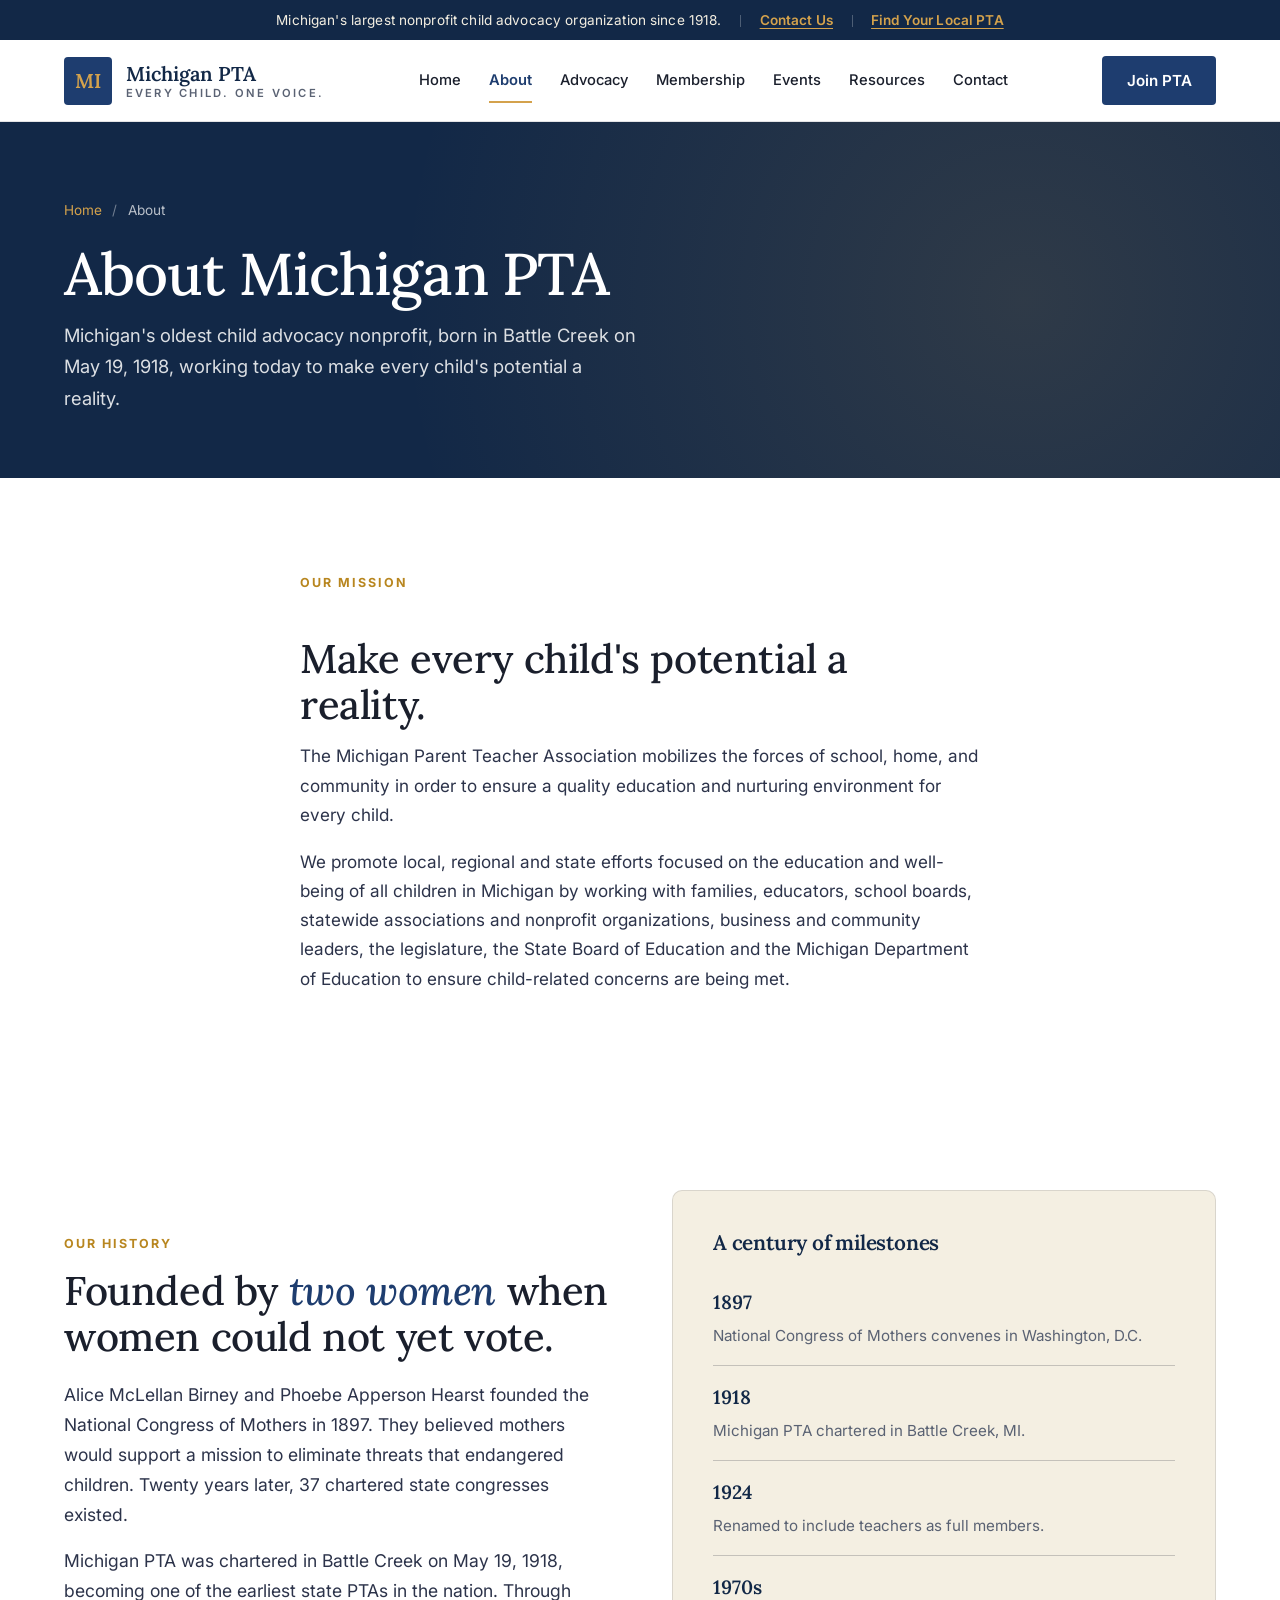
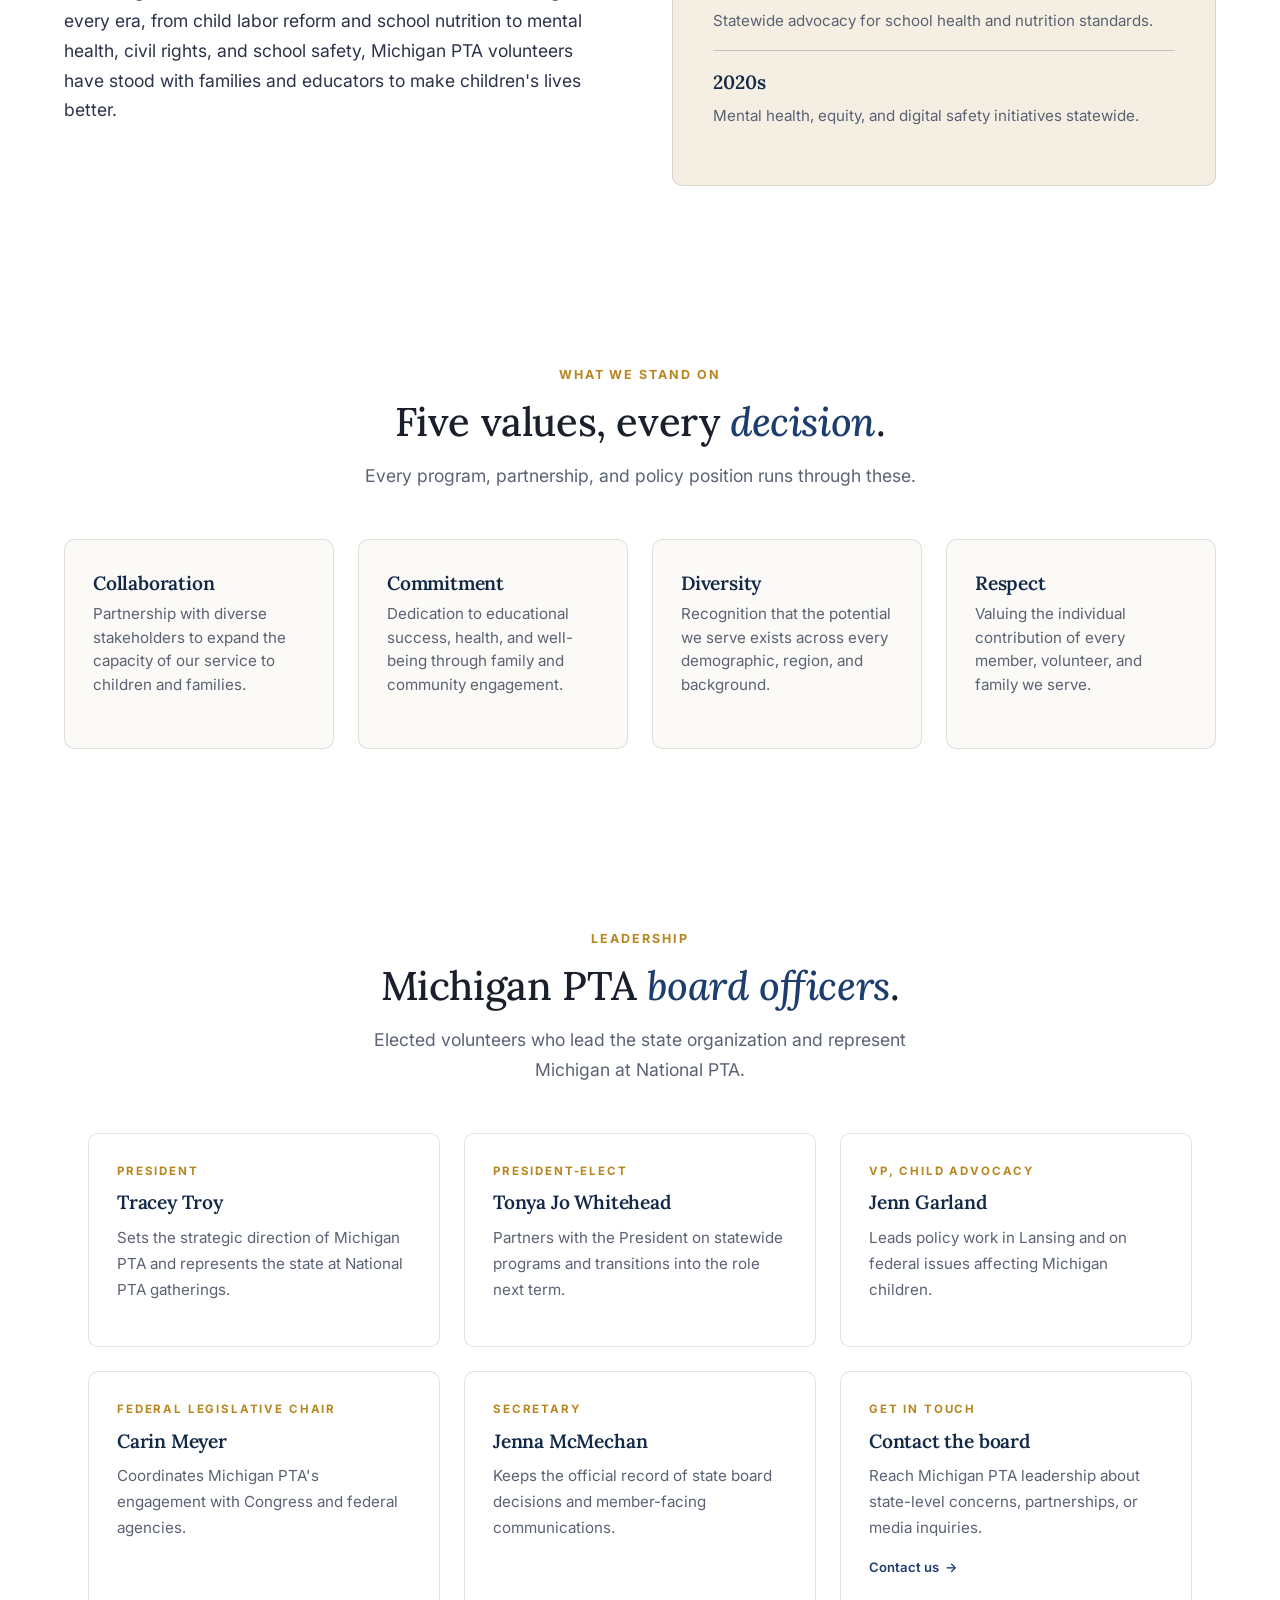
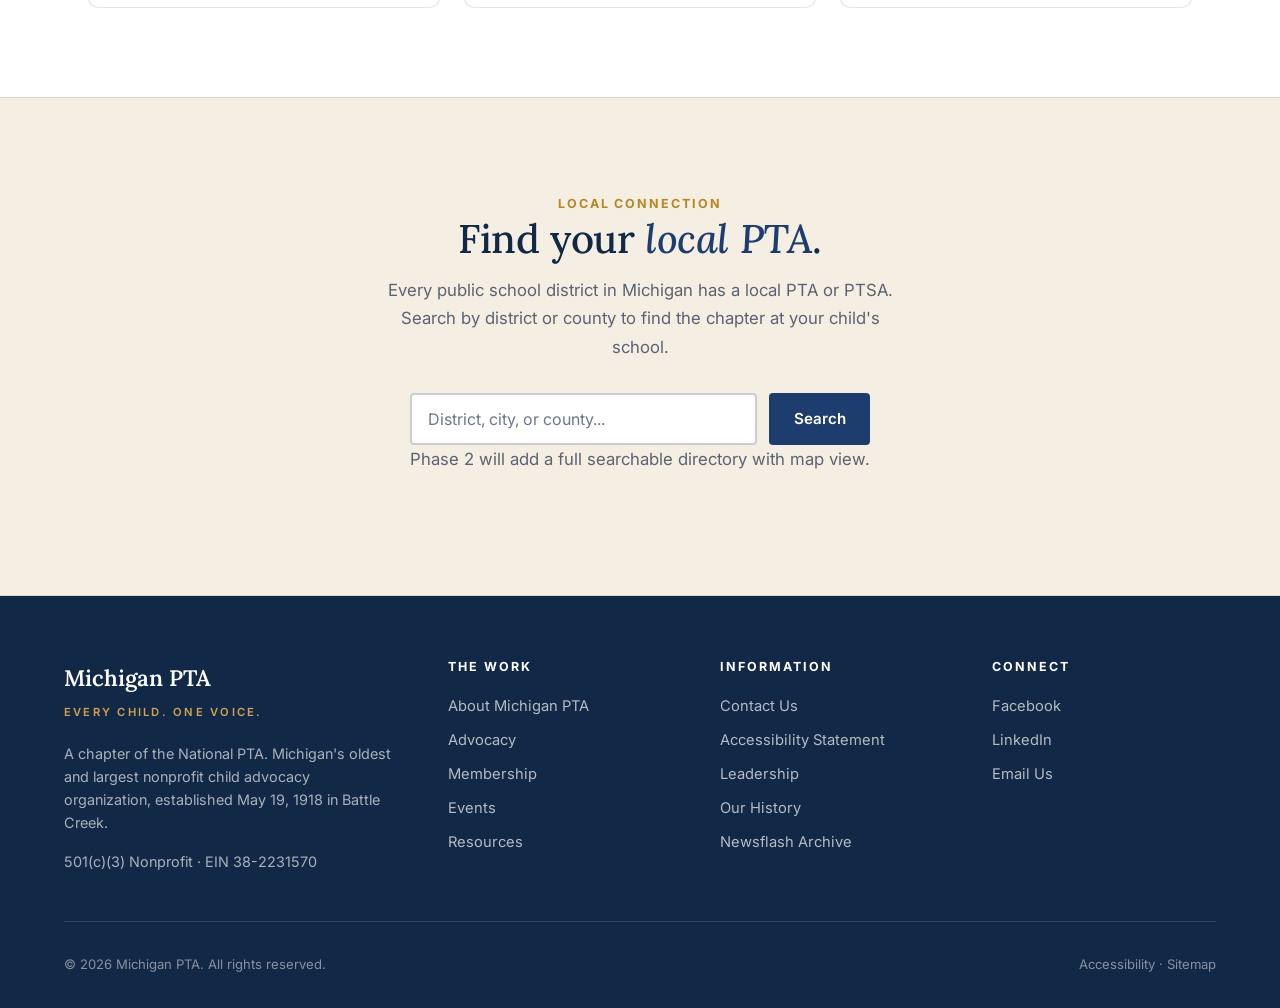
==== commit 16a966cd: "Remove all em/en dashes; rewrite PROPOSAL with email + LinkedIn DM + clean Q&A" ====
--- a/about/index.html
+++ b/about/index.html
@@ -89,7 +89,7 @@
         <span class="eyebrow">Our history</span>
         <h2>Founded by <em>two women</em> when women could not yet vote.</h2>
         <p>Alice McLellan Birney and Phoebe Apperson Hearst founded the National Congress of Mothers in 1897. They believed mothers would support a mission to eliminate threats that endangered children. Twenty years later, 37 chartered state congresses existed.</p>
-        <p>Michigan PTA was chartered in Battle Creek on May 19, 1918, becoming one of the earliest state PTAs in the nation. Through every era — child labor reform, school nutrition, mental health, civil rights, school safety — Michigan PTA volunteers have stood with families and educators to make children's lives better.</p>
+        <p>Michigan PTA was chartered in Battle Creek on May 19, 1918, becoming one of the earliest state PTAs in the nation. Through every era, from child labor reform and school nutrition to mental health, civil rights, and school safety, Michigan PTA volunteers have stood with families and educators to make children's lives better.</p>
       </div>
       <div class="split-media">
         <h3 style="font-family: var(--font-display); font-size: 1.3rem; margin-bottom: 1rem; color: var(--navy-deep);">A century of milestones</h3>
--- a/css/style.css
+++ b/css/style.css
@@ -1,4 +1,4 @@
-/* Michigan PTA — accessible nonprofit theme
+/* Michigan PTA. Accessible nonprofit theme.
    Built to WCAG 2.1 AA. All text contrast ≥ 4.5:1, focus rings always visible,
    touch targets ≥ 44px, prefers-reduced-motion honored.
 */
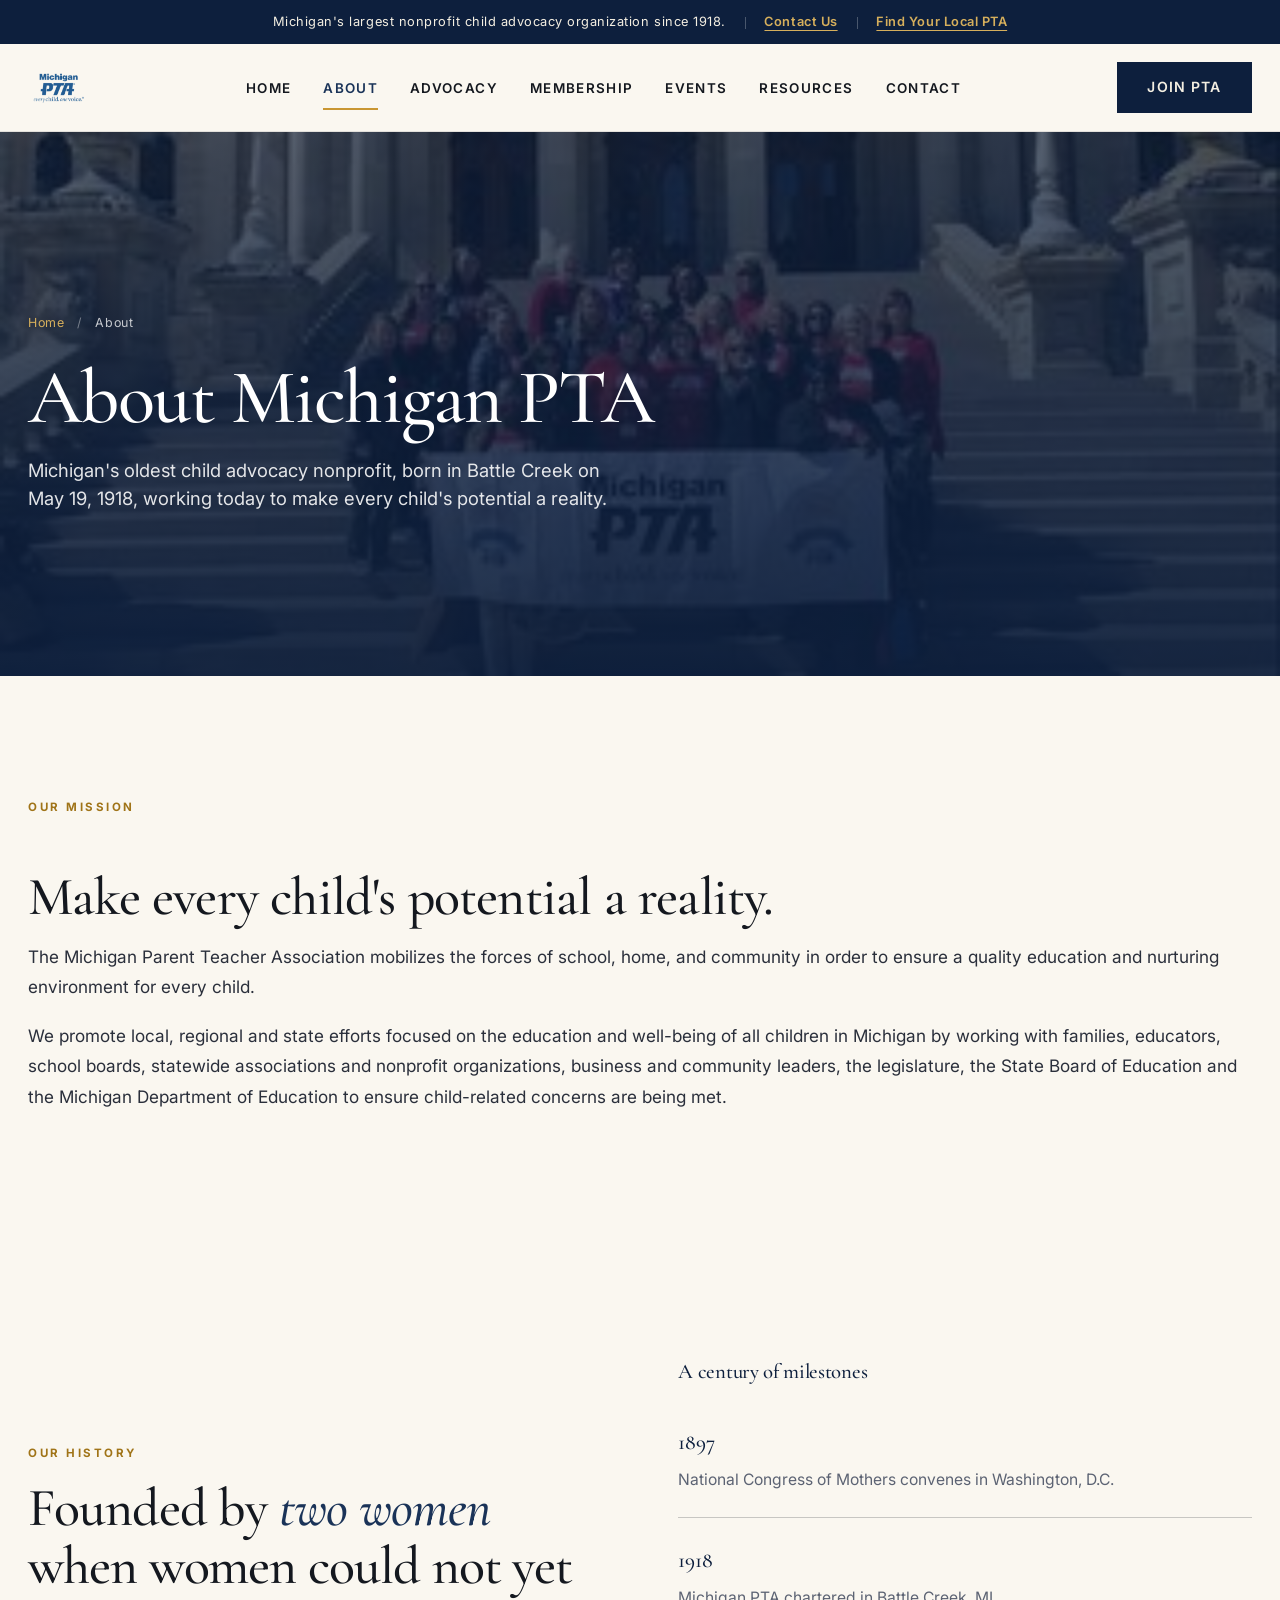
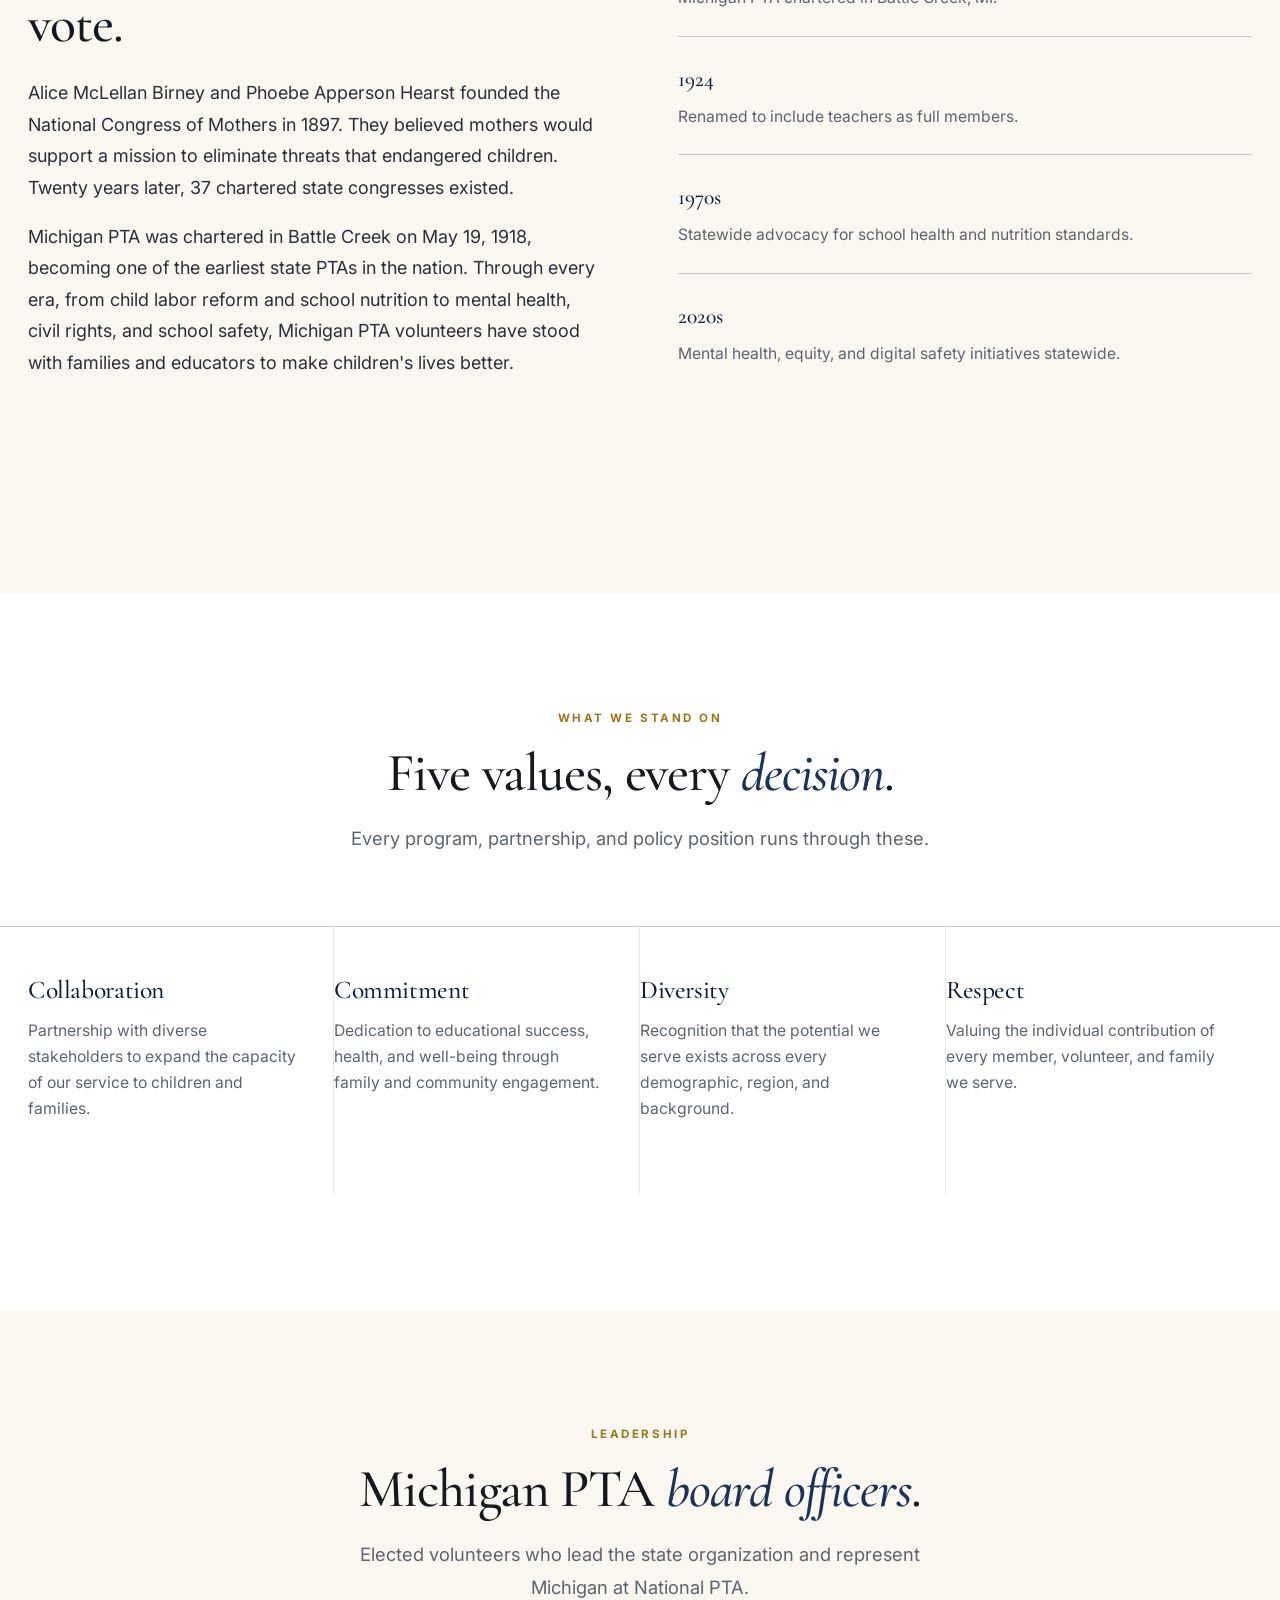
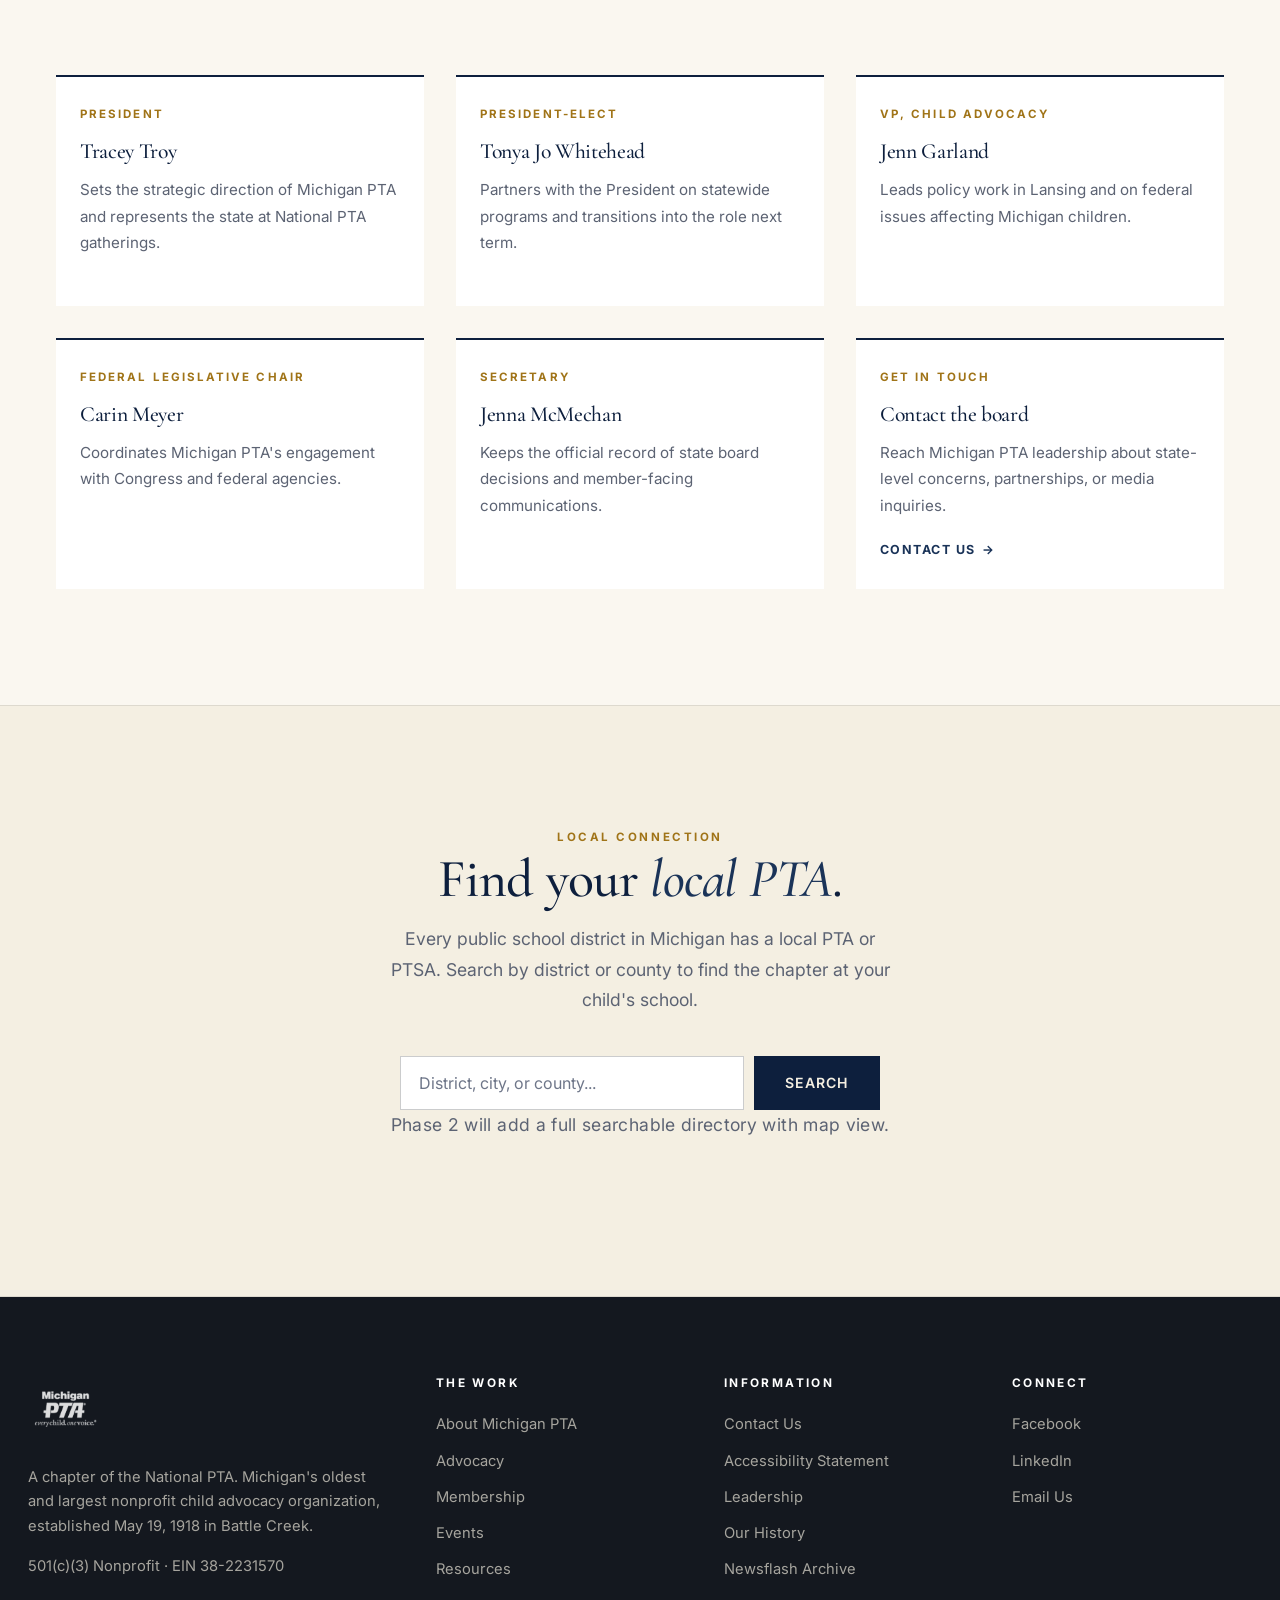
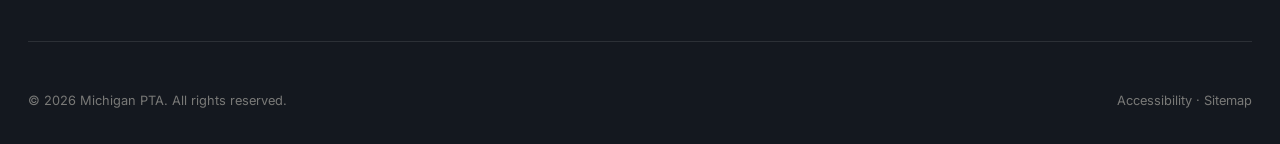
==== commit 3246d857: "Premium editorial overhaul: real Michigan PTA logo + hero photo + Cormorant Garamond + cinematic ful" ====
--- a/about/index.html
+++ b/about/index.html
@@ -3,7 +3,7 @@
 <head>
 <meta charset="UTF-8" />
 <meta name="viewport" content="width=device-width, initial-scale=1, viewport-fit=cover" />
-<meta name="theme-color" content="#1E3D6F" />
+<meta name="theme-color" content="#0D1F3D" />
 <title>About Michigan PTA | Mission, History, Leadership Since 1918</title>
 <meta name="description" content="Michigan PTA is the state's oldest child advocacy nonprofit. Established in Battle Creek on May 19, 1918. Learn our mission, values, history, and current leadership." />
 <meta name="robots" content="index, follow" />
@@ -12,12 +12,13 @@
 <meta property="og:title" content="About Michigan PTA" />
 <meta property="og:description" content="Michigan's oldest child advocacy nonprofit. Founded 1918." />
 <meta property="og:url" content="https://michigan-pta-preview.vercel.app/about/" />
-<meta property="og:image" content="https://michigan-pta-preview.vercel.app/img/og-image.svg" />
+<meta property="og:image" content="https://michigan-pta-preview.vercel.app/img/hero-kids.jpg" />
 <link rel="manifest" href="/manifest.json" />
-<link rel="icon" type="image/svg+xml" href="/img/favicon.svg" />
+<link rel="icon" type="image/png" href="/img/logo-mark.png" />
+<link rel="apple-touch-icon" href="/img/logo-mark.png" />
 <link rel="preconnect" href="https://fonts.googleapis.com" />
 <link rel="preconnect" href="https://fonts.gstatic.com" crossorigin />
-<link rel="stylesheet" href="https://fonts.googleapis.com/css2?family=Lora:ital,wght@0,400;0,500;0,600;0,700;1,400;1,500&family=Inter:wght@400;500;600;700&display=swap" />
+<link rel="stylesheet" href="https://fonts.googleapis.com/css2?family=Cormorant+Garamond:ital,wght@0,400;0,500;0,600;0,700;1,400;1,500;1,600&family=Lora:ital,wght@0,400;0,500;0,600;0,700&family=Inter:wght@400;500;600;700&display=swap" />
 <link rel="stylesheet" href="/css/style.css" />
 </head>
 <body>
@@ -35,11 +36,7 @@
 <header class="header" id="header">
   <div class="header-inner">
     <a href="/" class="brand" aria-label="Michigan PTA home">
-      <span class="brand-mark" aria-hidden="true">MI</span>
-      <span class="brand-text">
-        <span class="brand-name">Michigan PTA</span>
-        <span class="brand-sub">Every Child. One Voice.</span>
-      </span>
+      <span class="brand-mark"><img src="/img/logo-mark.png" alt="Michigan PTA. Every child. One voice." /></span>
     </a>
     <nav aria-label="Primary">
       <ul class="nav-links">
@@ -62,12 +59,7 @@
 </header>
 
 <main id="main">
-  <section class="page-header">
-    <div class="page-header-inner">
-      <nav aria-label="Breadcrumb" class="breadcrumbs">
-        <a href="/">Home</a> <span aria-hidden="true">/</span> About
-      </nav>
-      <h1>About Michigan PTA</h1>
+  <section class="page-header"><div class="page-header-bg"><img src="/img/advocacy-day-capitol.jpg" alt="" /></div><div class="page-header-inner"><nav aria-label="Breadcrumb" class="breadcrumbs"><a href="/">Home</a> <span aria-hidden="true">/</span> About</nav><h1>About Michigan PTA</h1>
       <p>Michigan's oldest child advocacy nonprofit, born in Battle Creek on May 19, 1918, working today to make every child's potential a reality.</p>
     </div>
   </section>
@@ -204,8 +196,7 @@
   <div class="footer-inner">
     <div class="footer-grid">
       <div>
-        <div class="footer-brand">Michigan PTA</div>
-        <div class="footer-brand-sub">Every Child. One Voice.</div>
+        <img src="/img/logo-mark.png" alt="Michigan PTA" class="footer-brand-mark" />
         <p>A chapter of the National PTA. Michigan's oldest and largest nonprofit child advocacy organization, established May 19, 1918 in Battle Creek.</p>
         <p style="margin-top: 1rem;">501(c)(3) Nonprofit · EIN 38-2231570</p>
       </div>
--- a/css/style.css
+++ b/css/style.css
@@ -1,151 +1,156 @@
-/* Michigan PTA. Accessible nonprofit theme.
-   Built to WCAG 2.1 AA. All text contrast ≥ 4.5:1, focus rings always visible,
-   touch targets ≥ 44px, prefers-reduced-motion honored.
+/* Michigan PTA. Accessible, editorial nonprofit theme.
+   WCAG 2.1 AA. Contrast 4.5:1 min. Focus visible. Touch 44px+.
 */
 
 :root {
   --white: #FFFFFF;
-  --paper: #FBFAF7;
+  --paper: #FAF7F0;
   --cream: #F4EFE2;
   --cream-2: #E8DFC8;
-  --navy: #1E3D6F;
-  --navy-deep: #122847;
+  --navy: #1A3358;
+  --navy-deep: #0D1F3D;
   --navy-link: #234A82;
-  --ink: #1A1F2C;
-  --ink-2: #2C334A;
-  --muted: #5A6273;
+  --ink: #14181F;
+  --ink-2: #2A2F3B;
+  --muted: #5C6373;
   --muted-2: #6E7689;
-  --gold: #B8861F;
-  --gold-bg: #D4A24C;
-  --green: #2C7A4B;
-  --green-deep: #1F5C36;
+  --gold: #A07418;
+  --gold-bg: #C99632;
+  --gold-warm: #D6AF5C;
+  --green: #1F5C36;
   --red: #B3261E;
-  --line: rgba(26, 31, 44, 0.12);
-  --line-strong: rgba(26, 31, 44, 0.22);
-  --focus: #1E3D6F;
-  --shadow-sm: 0 1px 2px rgba(26, 31, 44, 0.05);
-  --shadow-md: 0 6px 18px -6px rgba(26, 31, 44, 0.18);
-  --shadow-lg: 0 25px 50px -20px rgba(26, 31, 44, 0.25);
-  --radius: 4px;
-  --radius-lg: 10px;
-  --max: 1200px;
-  --max-narrow: 760px;
-  --max-prose: 680px;
-  --font-display: 'Lora', Georgia, 'Times New Roman', serif;
+  --line: rgba(20, 24, 31, 0.10);
+  --line-strong: rgba(20, 24, 31, 0.22);
+  --focus: #1A3358;
+  --shadow-sm: 0 1px 2px rgba(20, 24, 31, 0.05);
+  --shadow-md: 0 12px 28px -10px rgba(20, 24, 31, 0.22);
+  --shadow-lg: 0 35px 70px -20px rgba(20, 24, 31, 0.4);
+  --radius: 2px;
+  --radius-lg: 6px;
+  --max: 1280px;
+  --max-narrow: 920px;
+  --max-prose: 720px;
+  --font-display: 'Cormorant Garamond', 'Lora', Georgia, 'Times New Roman', serif;
+  --font-italic: 'Cormorant Garamond', 'Lora', Georgia, serif;
   --font-body: 'Inter', -apple-system, BlinkMacSystemFont, 'Segoe UI', Roboto, sans-serif;
   --ease: cubic-bezier(0.4, 0, 0.2, 1);
 }
 
 * { box-sizing: border-box; margin: 0; padding: 0; }
-
 html { scroll-behavior: smooth; -webkit-text-size-adjust: 100%; }
 @media (prefers-reduced-motion: reduce) { html { scroll-behavior: auto; } }
 
 body {
   font-family: var(--font-body);
-  font-size: 1.075rem;
-  line-height: 1.65;
+  font-size: 1.0625rem;
+  line-height: 1.7;
   color: var(--ink);
-  background: var(--white);
+  background: var(--paper);
   -webkit-font-smoothing: antialiased;
   text-rendering: optimizeLegibility;
 }
 
 img { max-width: 100%; height: auto; display: block; }
 
-/* Focus styles: always visible, never removed */
-:focus-visible {
-  outline: 3px solid var(--focus);
-  outline-offset: 2px;
-  border-radius: var(--radius);
-}
+:focus-visible { outline: 3px solid var(--focus); outline-offset: 2px; border-radius: var(--radius); }
 :focus:not(:focus-visible) { outline: none; }
 
-/* Skip to main content link, hidden until focused */
+.sr-only { position: absolute; width: 1px; height: 1px; padding: 0; margin: -1px; overflow: hidden; clip: rect(0,0,0,0); border: 0; }
+
 .skip-link {
   position: absolute;
   top: -100px;
   left: 0;
-  background: var(--navy);
+  background: var(--navy-deep);
   color: var(--white);
   padding: 1rem 1.5rem;
   font-weight: 600;
   text-decoration: none;
   z-index: 1000;
-  border-radius: 0 0 var(--radius) 0;
   transition: top 0.15s var(--ease);
 }
-.skip-link:focus { top: 0; outline: 3px solid var(--gold-bg); outline-offset: -3px; }
+.skip-link:focus { top: 0; outline: 3px solid var(--gold-warm); outline-offset: -3px; }
 
 /* Typography */
 h1, h2, h3, h4, h5, h6 {
   font-family: var(--font-display);
   color: var(--ink);
-  font-weight: 600;
-  letter-spacing: -0.01em;
-  line-height: 1.15;
-}
-h1 { font-size: clamp(2.25rem, 4.6vw, 3.75rem); font-weight: 500; letter-spacing: -0.015em; line-height: 1.1; }
-h2 { font-size: clamp(1.75rem, 3.4vw, 2.5rem); font-weight: 500; }
-h3 { font-size: clamp(1.25rem, 2vw, 1.5rem); font-weight: 600; }
-h4 { font-size: 1.1rem; font-weight: 600; font-family: var(--font-body); letter-spacing: 0; }
-
-p { font-size: 1.075rem; color: var(--ink-2); line-height: 1.7; }
-p + p { margin-top: 1rem; }
-
-a { color: var(--navy-link); text-decoration: underline; text-decoration-thickness: 1.5px; text-underline-offset: 3px; transition: color 0.15s var(--ease); }
+  font-weight: 500;
+  letter-spacing: -0.015em;
+  line-height: 1.08;
+}
+h1 { font-size: clamp(2.75rem, 6vw, 5.25rem); font-weight: 500; }
+h2 { font-size: clamp(2rem, 4.2vw, 3.5rem); font-weight: 500; }
+h3 { font-size: clamp(1.35rem, 2.2vw, 1.75rem); font-weight: 500; }
+h4 { font-size: 1.05rem; font-weight: 600; font-family: var(--font-body); letter-spacing: 0; }
+em, .em-serif { font-family: var(--font-italic); font-style: italic; font-weight: 500; }
+
+p { font-size: 1.075rem; color: var(--ink-2); line-height: 1.75; }
+p + p { margin-top: 1.1rem; }
+
+a { color: var(--navy-link); text-decoration: underline; text-decoration-thickness: 1.5px; text-underline-offset: 4px; transition: color 0.15s var(--ease); }
 a:hover { color: var(--navy-deep); text-decoration-thickness: 2px; }
 
 .eyebrow {
   font-family: var(--font-body);
-  font-size: 0.78rem;
+  font-size: 0.72rem;
   font-weight: 700;
-  letter-spacing: 0.16em;
+  letter-spacing: 0.22em;
   text-transform: uppercase;
   color: var(--gold);
 }
 
-.container { max-width: var(--max); margin: 0 auto; padding: 0 1.5rem; }
-.container-narrow { max-width: var(--max-narrow); margin: 0 auto; padding: 0 1.5rem; }
-.prose { max-width: var(--max-prose); }
-.prose p, .prose ul, .prose ol { margin-bottom: 1.1rem; }
+.container { max-width: var(--max); margin: 0 auto; padding: 0 1.75rem; }
+.container-narrow { max-width: var(--max-narrow); margin: 0 auto; padding: 0 1.75rem; }
+.container-prose { max-width: var(--max-prose); margin: 0 auto; padding: 0 1.75rem; }
+.prose p, .prose ul, .prose ol { margin-bottom: 1.2rem; }
 .prose ul, .prose ol { padding-left: 1.4rem; }
-.prose ul li, .prose ol li { margin-bottom: 0.45rem; }
-.prose h2 { margin-top: 2.5rem; margin-bottom: 0.85rem; }
+.prose ul li, .prose ol li { margin-bottom: 0.5rem; }
+.prose h2 { margin-top: 3rem; margin-bottom: 1rem; }
 .prose h3 { margin-top: 2rem; margin-bottom: 0.6rem; }
-section { padding: clamp(3.5rem, 7vw, 6rem) 0; }
-
-/* Buttons. All ≥44px touch target. Hover and focus give same feedback. */
+
+section { padding: clamp(4rem, 9vw, 8rem) 0; }
+
+/* Scroll reveal */
+.reveal { opacity: 0; transform: translateY(28px); transition: opacity 0.9s var(--ease), transform 0.9s var(--ease); }
+.reveal.in-view { opacity: 1; transform: translateY(0); }
+.reveal-d1 { transition-delay: 0.1s; }
+.reveal-d2 { transition-delay: 0.2s; }
+.reveal-d3 { transition-delay: 0.3s; }
+@media (prefers-reduced-motion: reduce) { .reveal { opacity: 1; transform: none; transition: none; } }
+
+/* Buttons */
 .btn {
   display: inline-flex;
   align-items: center;
   justify-content: center;
-  gap: 0.55rem;
+  gap: 0.6rem;
   min-height: 44px;
   font-family: var(--font-body);
-  font-size: 0.95rem;
+  font-size: 0.88rem;
   font-weight: 600;
-  padding: 0.85rem 1.4rem;
-  border-radius: var(--radius);
+  letter-spacing: 0.08em;
+  text-transform: uppercase;
+  padding: 1rem 1.85rem;
+  border-radius: 0;
   text-decoration: none;
-  border: 2px solid transparent;
+  border: 1.5px solid transparent;
   cursor: pointer;
-  transition: background-color 0.15s var(--ease), color 0.15s var(--ease), border-color 0.15s var(--ease), transform 0.15s var(--ease);
+  transition: background-color 0.18s var(--ease), color 0.18s var(--ease), border-color 0.18s var(--ease), transform 0.18s var(--ease);
   line-height: 1.2;
 }
 .btn:hover { transform: translateY(-1px); }
 .btn:active { transform: translateY(0); }
-.btn-primary { background: var(--navy); color: var(--white); }
-.btn-primary:hover { background: var(--navy-deep); color: var(--white); text-decoration: none; }
-.btn-primary:focus-visible { outline-offset: 4px; }
-.btn-outline { background: transparent; color: var(--navy); border-color: var(--navy); }
-.btn-outline:hover { background: var(--navy); color: var(--white); text-decoration: none; }
+.btn-primary { background: var(--navy-deep); color: var(--cream); border-color: var(--navy-deep); }
+.btn-primary:hover { background: var(--navy); color: var(--white); text-decoration: none; }
+.btn-outline { background: transparent; color: var(--navy-deep); border-color: var(--navy-deep); }
+.btn-outline:hover { background: var(--navy-deep); color: var(--cream); text-decoration: none; }
 .btn-gold { background: var(--gold-bg); color: var(--navy-deep); border-color: var(--gold-bg); }
 .btn-gold:hover { background: var(--gold); color: var(--white); border-color: var(--gold); text-decoration: none; }
-.btn-light { background: var(--white); color: var(--navy); border-color: var(--white); }
-.btn-light:hover { background: var(--cream); color: var(--navy-deep); text-decoration: none; }
-.btn-text { background: transparent; color: var(--navy-link); padding: 0.5rem 0; border: 0; min-height: 44px; text-decoration: underline; }
-
+.btn-light { background: transparent; color: var(--white); border-color: rgba(255,255,255,0.55); }
+.btn-light:hover { background: var(--white); color: var(--navy-deep); border-color: var(--white); text-decoration: none; }
+.btn .arrow { transition: transform 0.2s var(--ease); display: inline-block; }
+.btn:hover .arrow { transform: translateX(3px); }
 @media (prefers-reduced-motion: reduce) {
   .btn { transition: none; }
   .btn:hover, .btn:active { transform: none; }
@@ -155,28 +160,29 @@
 .util {
   background: var(--navy-deep);
   color: var(--cream);
-  padding: 0.55rem 1.5rem;
+  padding: 0.7rem 1.75rem;
   text-align: center;
-  font-size: 0.85rem;
-  letter-spacing: 0.01em;
-}
-.util a { color: var(--gold-bg); text-decoration: underline; font-weight: 600; }
+  font-size: 0.8rem;
+  letter-spacing: 0.04em;
+}
+.util a { color: var(--gold-warm); text-decoration: underline; font-weight: 600; }
 .util a:hover { color: var(--white); }
 .util-sep { display: inline-block; width: 1px; height: 12px; background: rgba(255,255,255,0.25); vertical-align: middle; margin: 0 0.9rem; }
-@media (max-width: 700px) { .util-sep, .util .hide-sm { display: none; } }
-
-/* Header & nav */
+@media (max-width: 720px) { .util-sep, .util .hide-sm { display: none; } }
+
+/* Header */
 .header {
-  background: var(--white);
+  background: var(--paper);
   border-bottom: 1px solid var(--line);
   position: sticky;
   top: 0;
   z-index: 50;
+  transition: background 0.2s var(--ease);
 }
 .header-inner {
   max-width: var(--max);
   margin: 0 auto;
-  padding: 1rem 1.5rem;
+  padding: 1.1rem 1.75rem;
   display: flex;
   align-items: center;
   justify-content: space-between;
@@ -185,37 +191,29 @@
 .brand {
   display: flex;
   align-items: center;
-  gap: 0.85rem;
+  gap: 0;
   text-decoration: none;
   color: var(--ink);
-  line-height: 1.1;
+  line-height: 1;
 }
 .brand:hover { text-decoration: none; }
 .brand-mark {
-  width: 48px;
-  height: 48px;
-  background: var(--navy);
-  color: var(--gold-bg);
-  font-family: var(--font-display);
-  font-weight: 600;
-  font-size: 1.25rem;
-  display: flex;
-  align-items: center;
-  justify-content: center;
-  border-radius: var(--radius);
+  height: 52px;
+  width: auto;
+  display: block;
   flex-shrink: 0;
-  letter-spacing: 0.02em;
-}
-.brand-text { display: flex; flex-direction: column; line-height: 1.1; }
-.brand-name { font-family: var(--font-display); font-size: 1.25rem; font-weight: 600; color: var(--navy-deep); }
-.brand-sub { font-family: var(--font-body); font-size: 0.7rem; letter-spacing: 0.2em; text-transform: uppercase; color: var(--muted); font-weight: 600; margin-top: 2px; }
+}
+.brand-mark img { height: 100%; width: auto; display: block; }
 
 .nav-links {
   display: flex;
-  gap: 1.75rem;
+  gap: 2rem;
   list-style: none;
-  font-size: 0.92rem;
-  font-weight: 500;
+  font-family: var(--font-body);
+  font-size: 0.84rem;
+  font-weight: 600;
+  letter-spacing: 0.1em;
+  text-transform: uppercase;
 }
 .nav-links a {
   color: var(--ink);
@@ -223,11 +221,11 @@
   padding: 0.5rem 0;
   display: inline-block;
   min-height: 44px;
-  line-height: 2;
+  line-height: 2.1;
   position: relative;
 }
 .nav-links a:hover { color: var(--navy); }
-.nav-links a[aria-current="page"] { color: var(--navy); font-weight: 600; }
+.nav-links a[aria-current="page"] { color: var(--navy); }
 .nav-links a[aria-current="page"]::after {
   content: '';
   position: absolute;
@@ -243,20 +241,21 @@
 .nav-toggle {
   display: none;
   background: transparent;
-  border: 2px solid var(--navy);
-  color: var(--navy);
-  padding: 0.6rem 0.9rem;
+  border: 1.5px solid var(--ink);
+  color: var(--ink);
+  padding: 0.65rem 0.9rem;
   font-family: var(--font-body);
-  font-size: 0.85rem;
+  font-size: 0.78rem;
   font-weight: 600;
+  letter-spacing: 0.12em;
+  text-transform: uppercase;
   cursor: pointer;
-  border-radius: var(--radius);
   min-height: 44px;
   display: none;
   align-items: center;
   gap: 0.5rem;
 }
-.nav-toggle:hover { background: var(--navy); color: var(--white); }
+.nav-toggle:hover { background: var(--ink); color: var(--paper); }
 
 @media (max-width: 1024px) {
   .nav-links, .header-cta .btn { display: none; }
@@ -267,333 +266,474 @@
     top: 100%;
     left: 0;
     right: 0;
-    background: var(--white);
+    background: var(--paper);
     flex-direction: column;
-    padding: 1rem 1.5rem 1.5rem;
+    padding: 1rem 1.75rem 1.5rem;
     gap: 0.5rem;
     border-bottom: 1px solid var(--line);
     box-shadow: var(--shadow-md);
   }
   .header.open .nav-links a { padding: 0.85rem 0; border-bottom: 1px solid var(--line); width: 100%; }
-  .header.open .header-cta .btn { display: inline-flex; margin: 1rem 1.5rem 1.5rem; align-self: flex-start; }
-}
-
-/* Search */
-.search-form { display: flex; align-items: center; gap: 0; position: relative; }
-.search-input {
-  font-family: var(--font-body);
-  font-size: 0.9rem;
-  padding: 0.6rem 0.9rem 0.6rem 2.2rem;
-  border: 2px solid var(--line-strong);
-  border-radius: var(--radius);
-  width: 200px;
-  min-height: 44px;
-  background: var(--white) url("data:image/svg+xml;utf8,<svg xmlns='http://www.w3.org/2000/svg' viewBox='0 0 24 24' fill='none' stroke='%235A6273' stroke-width='2'><circle cx='11' cy='11' r='7'/><path d='m21 21-4.3-4.3'/></svg>") 0.6rem 50% / 18px no-repeat;
-}
-.search-input:focus { outline: none; border-color: var(--navy); }
-
-/* Hero */
+  .header.open .header-cta .btn { display: inline-flex; margin: 1rem 1.75rem 1.5rem; align-self: flex-start; }
+}
+
+/* Hero. Full-bleed editorial */
 .hero {
-  background: linear-gradient(135deg, var(--navy-deep) 0%, var(--navy) 100%);
+  position: relative;
+  min-height: clamp(580px, 92vh, 880px);
   color: var(--white);
-  padding: clamp(4rem, 8vw, 7rem) 0;
-  position: relative;
+  display: flex;
+  align-items: flex-end;
   overflow: hidden;
-}
-.hero::before {
+  padding: 0;
+}
+.hero-bg {
+  position: absolute;
+  inset: 0;
+  z-index: 1;
+}
+.hero-bg img {
+  width: 100%;
+  height: 100%;
+  object-fit: cover;
+  object-position: center 35%;
+  animation: heroZoom 20s ease-out forwards;
+}
+@keyframes heroZoom { from { transform: scale(1.08); } to { transform: scale(1); } }
+@media (prefers-reduced-motion: reduce) { .hero-bg img { animation: none; } }
+.hero-bg::after {
   content: '';
   position: absolute;
   inset: 0;
   background:
-    radial-gradient(circle at 80% 30%, rgba(212,162,76,0.18), transparent 50%),
-    radial-gradient(circle at 10% 80%, rgba(35,74,130,0.5), transparent 50%);
-  pointer-events: none;
-}
-.hero-grid {
+    linear-gradient(to bottom, rgba(13, 31, 61, 0.25) 0%, transparent 30%, transparent 50%, rgba(13, 31, 61, 0.85) 100%),
+    linear-gradient(to right, rgba(13, 31, 61, 0.55) 0%, rgba(13, 31, 61, 0.2) 60%, transparent 100%);
+}
+.hero-content {
+  position: relative;
+  z-index: 2;
+  width: 100%;
   max-width: var(--max);
   margin: 0 auto;
-  padding: 0 1.5rem;
+  padding: 0 1.75rem clamp(3rem, 6vw, 5.5rem);
+}
+.hero-content > .eyebrow {
+  display: inline-flex;
+  align-items: center;
+  gap: 1rem;
+  color: var(--gold-warm);
+  margin-bottom: 1.75rem;
+}
+.hero-content > .eyebrow::before {
+  content: '';
+  width: 40px;
+  height: 1px;
+  background: var(--gold-warm);
+}
+.hero h1 {
+  color: var(--white);
+  max-width: 18ch;
+  margin-bottom: 1.75rem;
+  font-weight: 500;
+  letter-spacing: -0.02em;
+}
+.hero h1 em { color: var(--gold-warm); font-weight: 500; font-family: var(--font-italic); }
+.hero-lede {
+  font-size: clamp(1.1rem, 1.5vw, 1.3rem);
+  color: rgba(255,255,255,0.92);
+  margin-bottom: 2.5rem;
+  max-width: 38rem;
+  line-height: 1.55;
+  font-weight: 400;
+}
+.hero-ctas { display: flex; gap: 1rem; flex-wrap: wrap; }
+
+/* Stat band below hero */
+.stat-band {
+  background: var(--navy-deep);
+  color: var(--cream);
+  padding: 0;
+  margin: 0;
+  position: relative;
+  z-index: 3;
+}
+.stat-band-grid {
+  max-width: var(--max);
+  margin: 0 auto;
+  padding: 2.5rem 1.75rem;
   display: grid;
-  grid-template-columns: 1.2fr 1fr;
-  gap: 4rem;
-  align-items: center;
-  position: relative;
-}
-.hero-content > .eyebrow { color: var(--gold-bg); display: inline-block; margin-bottom: 1.25rem; }
-.hero h1 { color: var(--white); margin-bottom: 1.5rem; }
-.hero h1 em { font-style: italic; color: var(--gold-bg); font-weight: 400; }
-.hero-lede {
-  font-size: clamp(1.1rem, 1.5vw, 1.25rem);
-  color: rgba(255,255,255,0.92);
-  margin-bottom: 2.25rem;
-  max-width: 38rem;
-  line-height: 1.6;
-}
-.hero-ctas { display: flex; gap: 1rem; flex-wrap: wrap; }
-.hero-stats {
-  background: rgba(255,255,255,0.05);
-  border: 1px solid rgba(255,255,255,0.15);
-  border-radius: var(--radius-lg);
-  padding: 2rem;
-  backdrop-filter: blur(8px);
-  -webkit-backdrop-filter: blur(8px);
-}
-.hero-stats h2 {
-  color: var(--gold-bg);
+  grid-template-columns: repeat(4, 1fr);
+  gap: 2.5rem;
+}
+.stat {
+  text-align: left;
+  border-left: 2px solid var(--gold-warm);
+  padding-left: 1.5rem;
+}
+.stat-num {
   font-family: var(--font-display);
-  font-size: 1.05rem;
-  margin-bottom: 1.25rem;
-  letter-spacing: 0.06em;
-  text-transform: uppercase;
-}
-.stat-row { display: flex; justify-content: space-between; align-items: baseline; padding: 0.85rem 0; border-bottom: 1px solid rgba(255,255,255,0.12); }
-.stat-row:last-child { border-bottom: none; }
-.stat-num { font-family: var(--font-display); font-size: 2rem; font-weight: 500; color: var(--gold-bg); line-height: 1; }
-.stat-label { font-size: 0.85rem; color: rgba(255,255,255,0.85); text-align: right; max-width: 60%; }
-@media (max-width: 880px) {
-  .hero-grid { grid-template-columns: 1fr; gap: 2.5rem; }
-  .hero-stats { max-width: 480px; }
-}
+  font-size: clamp(2.25rem, 3.5vw, 3.25rem);
+  font-weight: 500;
+  color: var(--gold-warm);
+  line-height: 1;
+  margin-bottom: 0.45rem;
+  letter-spacing: -0.01em;
+}
+.stat-label { font-size: 0.85rem; color: rgba(255,255,255,0.85); letter-spacing: 0.04em; line-height: 1.4; font-family: var(--font-body); }
+@media (max-width: 880px) { .stat-band-grid { grid-template-columns: repeat(2, 1fr); gap: 2rem; } }
+@media (max-width: 480px) { .stat-band-grid { grid-template-columns: 1fr; } }
+
+/* Mission. Centered editorial pull quote */
+.mission {
+  background: var(--paper);
+  text-align: center;
+  padding: clamp(5rem, 10vw, 9rem) 0;
+}
+.mission-inner { max-width: var(--max-narrow); margin: 0 auto; padding: 0 1.75rem; }
+.mission .eyebrow { display: block; margin-bottom: 1.5rem; }
+.mission-quote {
+  font-family: var(--font-display);
+  font-size: clamp(1.75rem, 3.5vw, 3.25rem);
+  line-height: 1.2;
+  color: var(--navy-deep);
+  font-weight: 400;
+  letter-spacing: -0.015em;
+  margin-bottom: 2rem;
+  position: relative;
+}
+.mission-quote em { font-family: var(--font-italic); font-style: italic; color: var(--gold); }
+.mission-quote::before {
+  content: '"';
+  font-family: var(--font-display);
+  font-size: 8rem;
+  color: var(--gold-warm);
+  opacity: 0.18;
+  position: absolute;
+  top: -3.5rem;
+  left: 50%;
+  transform: translateX(-50%);
+  line-height: 1;
+  font-style: italic;
+  pointer-events: none;
+}
+.mission-attr { font-size: 0.78rem; letter-spacing: 0.22em; text-transform: uppercase; color: var(--muted); font-weight: 600; }
 
 /* Section head */
-.section-head { text-align: center; max-width: 720px; margin: 0 auto 3rem; }
-.section-head .eyebrow { display: block; margin-bottom: 0.85rem; }
-.section-head h2 { margin-bottom: 1rem; }
+.section-head { text-align: center; max-width: 720px; margin: 0 auto 4.5rem; padding: 0 1.75rem; }
+.section-head .eyebrow { display: block; margin-bottom: 1rem; }
+.section-head h2 { margin-bottom: 1.25rem; letter-spacing: -0.02em; }
 .section-head h2 em { font-style: italic; color: var(--navy); }
-.section-head > p { font-size: 1.1rem; max-width: 560px; margin: 0 auto; color: var(--muted); }
-
-/* Mission strip */
-.mission { background: var(--cream); border-top: 4px solid var(--gold-bg); }
-.mission-inner { max-width: var(--max-narrow); margin: 0 auto; padding: 0 1.5rem; text-align: center; }
-.mission .eyebrow { display: block; margin-bottom: 1rem; }
-.mission blockquote {
-  font-family: var(--font-display);
-  font-size: clamp(1.4rem, 2.6vw, 1.9rem);
-  line-height: 1.4;
-  color: var(--navy-deep);
-  font-weight: 500;
-  font-style: italic;
-  max-width: 36ch;
-  margin: 0 auto 1.5rem;
-}
-.mission blockquote::before, .mission blockquote::after { content: '"'; color: var(--gold-bg); font-weight: 700; }
-.mission cite { font-style: normal; font-size: 0.85rem; letter-spacing: 0.18em; text-transform: uppercase; color: var(--muted); font-weight: 600; }
-
-/* Pillars */
+.section-head > p { font-size: 1.15rem; max-width: 580px; margin: 0 auto; color: var(--muted); }
+
+/* The Work / Pillars - editorial numbered cards, no icons */
 .pillars { background: var(--white); }
 .pillars-grid {
   display: grid;
   grid-template-columns: repeat(4, 1fr);
-  gap: 1.5rem;
+  gap: 0;
   max-width: var(--max);
   margin: 0 auto;
-  padding: 0 1.5rem;
+  padding: 0 1.75rem;
+  border-top: 1px solid var(--line-strong);
 }
 .pillar {
-  background: var(--paper);
-  border: 1px solid var(--line);
-  border-radius: var(--radius-lg);
-  padding: 2rem 1.75rem;
+  padding: 3rem 2rem 3rem 0;
+  border-right: 1px solid var(--line);
   text-decoration: none;
   color: inherit;
   display: flex;
   flex-direction: column;
-  transition: border-color 0.2s var(--ease), transform 0.2s var(--ease), box-shadow 0.2s var(--ease);
-}
-.pillar:hover, .pillar:focus-visible { border-color: var(--navy); transform: translateY(-3px); box-shadow: var(--shadow-md); text-decoration: none; }
-@media (prefers-reduced-motion: reduce) { .pillar:hover { transform: none; } }
-.pillar-icon {
-  width: 48px;
-  height: 48px;
-  background: var(--cream);
-  color: var(--navy);
-  border-radius: var(--radius);
+  transition: background 0.25s var(--ease);
+  position: relative;
+}
+.pillar:last-child { border-right: none; }
+.pillar:hover, .pillar:focus-visible { background: var(--paper); text-decoration: none; }
+.pillar:hover { padding-left: 1rem; padding-right: 1rem; }
+.pillar-num {
+  font-family: var(--font-display);
+  font-size: 1.05rem;
+  font-style: italic;
+  color: var(--gold);
+  margin-bottom: 1rem;
+  font-weight: 500;
+  letter-spacing: 0.04em;
+}
+.pillar h3 { color: var(--navy-deep); margin-bottom: 0.85rem; font-size: 1.6rem; line-height: 1.15; }
+.pillar p { font-size: 0.985rem; color: var(--muted); flex: 1; margin-bottom: 1.5rem; line-height: 1.65; }
+.pillar-link { font-family: var(--font-body); font-size: 0.78rem; font-weight: 700; color: var(--navy); text-decoration: none; display: inline-flex; align-items: center; gap: 0.45rem; margin-top: auto; letter-spacing: 0.12em; text-transform: uppercase; }
+.pillar-link::after { content: '→'; transition: transform 0.15s var(--ease); }
+.pillar:hover .pillar-link::after, .pillar:focus-visible .pillar-link::after { transform: translateX(4px); }
+@media (max-width: 980px) {
+  .pillars-grid { grid-template-columns: repeat(2, 1fr); }
+  .pillar:nth-child(2) { border-right: none; }
+  .pillar:nth-child(-n+2) { border-bottom: 1px solid var(--line); }
+}
+@media (max-width: 560px) {
+  .pillars-grid { grid-template-columns: 1fr; }
+  .pillar { border-right: none; border-bottom: 1px solid var(--line); padding: 2.5rem 0; }
+  .pillar:last-child { border-bottom: none; }
+}
+
+/* Editorial story / split */
+.split { background: var(--paper); }
+.split-grid {
+  display: grid;
+  grid-template-columns: 1fr 1fr;
+  gap: clamp(2.5rem, 6vw, 6rem);
+  align-items: center;
+  max-width: var(--max);
+  margin: 0 auto;
+  padding: 0 1.75rem;
+}
+.split-flip .split-grid { direction: rtl; }
+.split-flip .split-grid > * { direction: ltr; }
+.split-text > .eyebrow { display: block; margin-bottom: 1rem; }
+.split-text h2 { margin-bottom: 1.5rem; letter-spacing: -0.02em; }
+.split-text h2 em { font-style: italic; color: var(--navy); }
+.split-text p { font-size: 1.125rem; margin-bottom: 1.1rem; color: var(--ink-2); line-height: 1.75; }
+.split-text .btn { margin-top: 1.5rem; }
+.split-media {
+  position: relative;
+  aspect-ratio: 4/5;
+  overflow: hidden;
+}
+.split-media img { width: 100%; height: 100%; object-fit: cover; }
+.split-media-caption {
+  position: absolute;
+  bottom: 0;
+  left: 0;
+  right: 0;
+  padding: 1.5rem 1.75rem;
+  background: linear-gradient(to top, rgba(13,31,61,0.92), transparent);
+  color: var(--white);
+  font-size: 0.85rem;
+  letter-spacing: 0.04em;
+}
+.split-media-caption .em-serif { color: var(--gold-warm); }
+@media (max-width: 900px) {
+  .split-grid { grid-template-columns: 1fr; gap: 2.5rem; }
+  .split-flip .split-grid { direction: ltr; }
+}
+
+/* Full-bleed image moment */
+.image-moment {
+  position: relative;
+  background: var(--navy-deep);
+  padding: 0;
+}
+.image-moment-bg {
+  position: relative;
+  height: clamp(420px, 70vh, 680px);
+  overflow: hidden;
+}
+.image-moment-bg img {
+  width: 100%;
+  height: 100%;
+  object-fit: cover;
+}
+.image-moment-bg::after {
+  content: '';
+  position: absolute;
+  inset: 0;
+  background: linear-gradient(to right, rgba(13,31,61,0.85), rgba(13,31,61,0.4) 60%, transparent);
+}
+.image-moment-content {
+  position: absolute;
+  inset: 0;
+  z-index: 2;
   display: flex;
   align-items: center;
-  justify-content: center;
-  margin-bottom: 1.25rem;
-  flex-shrink: 0;
-}
-.pillar-icon svg { width: 26px; height: 26px; }
-.pillar h3 { color: var(--navy-deep); margin-bottom: 0.5rem; font-size: 1.2rem; font-family: var(--font-display); font-weight: 600; }
-.pillar p { font-size: 0.95rem; color: var(--muted); flex: 1; margin-bottom: 1.25rem; line-height: 1.55; }
-.pillar-link { font-size: 0.85rem; font-weight: 600; color: var(--navy); text-decoration: none; display: inline-flex; align-items: center; gap: 0.4rem; margin-top: auto; }
-.pillar-link::after { content: '→'; transition: transform 0.15s var(--ease); }
-.pillar:hover .pillar-link::after, .pillar:focus-visible .pillar-link::after { transform: translateX(3px); }
-@media (max-width: 980px) { .pillars-grid { grid-template-columns: repeat(2, 1fr); } }
-@media (max-width: 560px) { .pillars-grid { grid-template-columns: 1fr; } }
-
-/* News / Announcement cards */
-.cards { background: var(--cream); }
-.cards-grid { display: grid; grid-template-columns: repeat(3, 1fr); gap: 1.5rem; max-width: var(--max); margin: 0 auto; padding: 0 1.5rem; }
+}
+.image-moment-content .inner {
+  max-width: var(--max);
+  margin: 0 auto;
+  padding: 0 1.75rem;
+  color: var(--white);
+}
+.image-moment-content .eyebrow { color: var(--gold-warm); display: block; margin-bottom: 1.25rem; }
+.image-moment-content h2 {
+  color: var(--white);
+  font-size: clamp(2rem, 4.5vw, 4rem);
+  max-width: 20ch;
+  margin-bottom: 1.5rem;
+  font-weight: 500;
+  letter-spacing: -0.015em;
+}
+.image-moment-content h2 em { font-style: italic; color: var(--gold-warm); }
+.image-moment-content p { color: rgba(255,255,255,0.88); font-size: 1.15rem; max-width: 38rem; margin-bottom: 1.75rem; line-height: 1.55; }
+
+/* News cards. Editorial */
+.cards { background: var(--paper); }
+.cards-grid { display: grid; grid-template-columns: repeat(3, 1fr); gap: 2rem; max-width: var(--max); margin: 0 auto; padding: 0 1.75rem; }
 .card {
   background: var(--white);
-  border: 1px solid var(--line);
-  border-radius: var(--radius-lg);
+  border-radius: 0;
   overflow: hidden;
   text-decoration: none;
   color: inherit;
   display: flex;
   flex-direction: column;
-  transition: border-color 0.2s var(--ease), box-shadow 0.2s var(--ease), transform 0.2s var(--ease);
-}
-.card:hover, .card:focus-visible { border-color: var(--navy); box-shadow: var(--shadow-md); text-decoration: none; transform: translateY(-2px); }
+  border-top: 2px solid var(--navy-deep);
+  transition: transform 0.25s var(--ease), box-shadow 0.25s var(--ease);
+}
+.card:hover, .card:focus-visible { transform: translateY(-4px); box-shadow: var(--shadow-md); text-decoration: none; }
 @media (prefers-reduced-motion: reduce) { .card:hover { transform: none; } }
-.card-body { padding: 1.75rem; flex: 1; display: flex; flex-direction: column; }
-.card-tag { font-size: 0.72rem; letter-spacing: 0.16em; text-transform: uppercase; color: var(--gold); font-weight: 700; margin-bottom: 0.6rem; }
-.card h3 { font-size: 1.2rem; line-height: 1.3; margin-bottom: 0.6rem; color: var(--navy-deep); }
-.card p { font-size: 0.95rem; flex: 1; margin-bottom: 1rem; color: var(--muted); }
-.card-meta { font-size: 0.82rem; color: var(--muted-2); display: flex; gap: 0.85rem; align-items: center; }
-.card-link { font-size: 0.82rem; font-weight: 600; color: var(--navy); display: inline-flex; align-items: center; gap: 0.4rem; }
+.card-img {
+  aspect-ratio: 16/10;
+  overflow: hidden;
+  background: var(--cream);
+}
+.card-img img { width: 100%; height: 100%; object-fit: cover; transition: transform 0.5s var(--ease); }
+.card:hover .card-img img { transform: scale(1.04); }
+.card-body { padding: 1.75rem 1.5rem 1.85rem; flex: 1; display: flex; flex-direction: column; }
+.card-tag { font-size: 0.72rem; letter-spacing: 0.18em; text-transform: uppercase; color: var(--gold); font-weight: 700; margin-bottom: 0.85rem; }
+.card h3 { font-size: 1.35rem; line-height: 1.25; margin-bottom: 0.75rem; color: var(--navy-deep); font-family: var(--font-display); font-weight: 500; }
+.card p { font-size: 0.95rem; flex: 1; margin-bottom: 1.2rem; color: var(--muted); }
+.card-meta { font-size: 0.78rem; color: var(--muted-2); display: flex; gap: 0.85rem; align-items: center; font-family: var(--font-body); letter-spacing: 0.04em; }
+.card-link { font-size: 0.78rem; font-weight: 700; color: var(--navy); display: inline-flex; align-items: center; gap: 0.4rem; letter-spacing: 0.12em; text-transform: uppercase; }
 .card-link::after { content: '→'; }
 @media (max-width: 900px) { .cards-grid { grid-template-columns: 1fr; max-width: 580px; } }
 
-/* Events list */
+/* Events */
 .events-list { background: var(--white); }
 .event-row {
   display: grid;
-  grid-template-columns: 110px 1fr auto;
-  gap: 1.5rem;
-  padding: 1.5rem;
-  border: 1px solid var(--line);
-  border-radius: var(--radius-lg);
-  margin-bottom: 1rem;
-  background: var(--paper);
+  grid-template-columns: 130px 1fr auto;
+  gap: 2rem;
+  padding: 2rem 0;
+  border-bottom: 1px solid var(--line);
   align-items: center;
-  transition: border-color 0.2s var(--ease);
-}
-.event-row:hover, .event-row:focus-within { border-color: var(--navy); }
+  transition: padding 0.2s var(--ease);
+}
+.event-row:hover { padding-left: 1rem; padding-right: 1rem; background: var(--paper); }
+.event-row:first-child { border-top: 1px solid var(--line); }
 .event-date {
-  background: var(--navy);
-  color: var(--white);
-  text-align: center;
-  padding: 0.85rem;
-  border-radius: var(--radius);
-  line-height: 1;
-}
-.event-date .month { font-size: 0.72rem; letter-spacing: 0.16em; text-transform: uppercase; font-weight: 600; color: var(--gold-bg); margin-bottom: 0.4rem; display: block; }
-.event-date .day { font-family: var(--font-display); font-size: 1.85rem; font-weight: 600; display: block; }
-.event-body h3 { font-size: 1.2rem; margin-bottom: 0.35rem; color: var(--navy-deep); }
-.event-body p { font-size: 0.92rem; margin: 0.3rem 0 0; color: var(--muted); }
-.event-meta { font-size: 0.82rem; color: var(--muted-2); margin-top: 0.4rem; display: flex; gap: 1rem; flex-wrap: wrap; }
-.event-meta span { display: inline-flex; gap: 0.35rem; align-items: center; }
+  text-align: left;
+  padding: 0;
+  border-left: 2px solid var(--gold-bg);
+  padding-left: 1.25rem;
+}
+.event-date .month { font-size: 0.78rem; letter-spacing: 0.2em; text-transform: uppercase; font-weight: 700; color: var(--gold); margin-bottom: 0.35rem; display: block; }
+.event-date .day { font-family: var(--font-display); font-size: 2.85rem; font-weight: 500; display: block; color: var(--navy-deep); line-height: 1; }
+.event-body h3 { font-size: 1.45rem; margin-bottom: 0.4rem; color: var(--navy-deep); font-family: var(--font-display); font-weight: 500; }
+.event-body p { font-size: 1rem; margin: 0.45rem 0 0; color: var(--muted); line-height: 1.55; }
+.event-meta { font-size: 0.82rem; color: var(--muted-2); margin-top: 0.55rem; display: flex; gap: 1.25rem; flex-wrap: wrap; letter-spacing: 0.02em; }
 @media (max-width: 720px) {
-  .event-row { grid-template-columns: 80px 1fr; gap: 1rem; padding: 1rem; }
-  .event-row .btn { grid-column: 1 / -1; margin-top: 0.5rem; justify-self: stretch; }
-}
-
-/* Resource hub */
+  .event-row { grid-template-columns: 90px 1fr; gap: 1rem; padding: 1.5rem 0; }
+  .event-row .btn { grid-column: 1 / -1; margin-top: 0.75rem; justify-self: stretch; }
+  .event-row:hover { padding-left: 0; padding-right: 0; }
+}
+
+/* Resource hub - dark editorial */
 .resources { background: var(--navy-deep); color: var(--cream); position: relative; overflow: hidden; }
 .resources::before {
   content: '';
   position: absolute;
   inset: 0;
-  background: radial-gradient(circle at 90% 30%, rgba(212,162,76,0.12), transparent 50%);
+  background: radial-gradient(circle at 85% 30%, rgba(212,162,76,0.13), transparent 55%);
   pointer-events: none;
 }
 .resources .section-head { position: relative; }
-.resources .eyebrow { color: var(--gold-bg); }
+.resources .eyebrow { color: var(--gold-warm); }
 .resources h2 { color: var(--white); }
-.resources h2 em { color: var(--gold-bg); }
+.resources h2 em { color: var(--gold-warm); }
 .resources .section-head > p { color: rgba(255,255,255,0.78); }
-.resources-grid { display: grid; grid-template-columns: repeat(3, 1fr); gap: 1.25rem; max-width: var(--max); margin: 0 auto; padding: 0 1.5rem; position: relative; }
+.resources-grid {
+  display: grid;
+  grid-template-columns: repeat(3, 1fr);
+  gap: 0;
+  max-width: var(--max);
+  margin: 0 auto;
+  padding: 0 1.75rem;
+  position: relative;
+  border-top: 1px solid rgba(255,255,255,0.15);
+  border-left: 1px solid rgba(255,255,255,0.15);
+}
 .resource-card {
-  background: rgba(255,255,255,0.05);
-  border: 1px solid rgba(255,255,255,0.15);
-  border-radius: var(--radius-lg);
-  padding: 1.75rem;
+  background: transparent;
+  border-right: 1px solid rgba(255,255,255,0.15);
+  border-bottom: 1px solid rgba(255,255,255,0.15);
+  padding: 2.5rem 2rem;
   text-decoration: none;
   color: inherit;
   display: flex;
   flex-direction: column;
-  transition: background 0.2s var(--ease), border-color 0.2s var(--ease);
-}
-.resource-card:hover, .resource-card:focus-visible { background: rgba(255,255,255,0.1); border-color: var(--gold-bg); text-decoration: none; }
-.resource-card h3 { color: var(--white); font-size: 1.15rem; margin-bottom: 0.5rem; }
-.resource-card p { color: rgba(255,255,255,0.72); font-size: 0.92rem; flex: 1; margin-bottom: 1rem; }
-.resource-card-tag { display: inline-block; font-size: 0.7rem; letter-spacing: 0.14em; text-transform: uppercase; font-weight: 700; color: var(--gold-bg); background: rgba(212,162,76,0.1); padding: 0.25rem 0.6rem; border-radius: var(--radius); margin-bottom: 0.85rem; }
-.resource-card-link { color: var(--gold-bg); font-size: 0.82rem; font-weight: 600; display: inline-flex; gap: 0.4rem; align-items: center; }
+  transition: background 0.2s var(--ease);
+}
+.resource-card:hover, .resource-card:focus-visible { background: rgba(255,255,255,0.04); text-decoration: none; }
+.resource-card h3 { color: var(--white); font-size: 1.3rem; margin-bottom: 0.6rem; font-family: var(--font-display); font-weight: 500; }
+.resource-card p { color: rgba(255,255,255,0.75); font-size: 0.95rem; flex: 1; margin-bottom: 1.25rem; line-height: 1.55; }
+.resource-card-tag { display: inline-block; font-size: 0.7rem; letter-spacing: 0.18em; text-transform: uppercase; font-weight: 700; color: var(--gold-warm); margin-bottom: 1rem; }
+.resource-card-link { color: var(--gold-warm); font-size: 0.78rem; font-weight: 700; display: inline-flex; gap: 0.4rem; align-items: center; letter-spacing: 0.12em; text-transform: uppercase; }
 .resource-card-link::after { content: '→'; }
-.resources-cta { text-align: center; margin-top: 2.5rem; position: relative; }
+.resources-cta { text-align: center; margin-top: 3rem; position: relative; }
 @media (max-width: 920px) { .resources-grid { grid-template-columns: repeat(2, 1fr); } }
-@media (max-width: 560px) { .resources-grid { grid-template-columns: 1fr; max-width: 480px; } }
-
-/* Two-column content row */
-.split { background: var(--white); }
-.split-grid { display: grid; grid-template-columns: 1fr 1fr; gap: 4rem; align-items: center; max-width: var(--max); margin: 0 auto; padding: 0 1.5rem; }
-.split-text > .eyebrow { display: block; margin-bottom: 0.85rem; }
-.split-text h2 { margin-bottom: 1.25rem; }
-.split-text h2 em { font-style: italic; color: var(--navy); }
-.split-text p { font-size: 1.1rem; margin-bottom: 1rem; color: var(--ink-2); }
-.split-text .btn { margin-top: 1.25rem; }
-.split-media {
-  background: var(--cream);
-  border: 1px solid var(--line);
-  border-radius: var(--radius-lg);
-  padding: 2.5rem;
-  position: relative;
-}
-.values-list { list-style: none; }
-.values-list li { padding: 1rem 0; border-bottom: 1px solid var(--line-strong); font-size: 1rem; }
-.values-list li:last-child { border-bottom: none; }
-.values-list strong { display: block; font-family: var(--font-display); font-size: 1.2rem; font-weight: 600; color: var(--navy-deep); margin-bottom: 0.25rem; }
-.values-list span { color: var(--muted); font-size: 0.95rem; }
-@media (max-width: 900px) { .split-grid { grid-template-columns: 1fr; gap: 2.5rem; } }
-
-/* Newsletter / CTA strip */
+@media (max-width: 560px) { .resources-grid { grid-template-columns: 1fr; max-width: 480px; margin-left: auto; margin-right: auto; } }
+
+/* Pull quote section */
+.pullquote {
+  background: var(--paper);
+  padding: clamp(5rem, 10vw, 8rem) 1.75rem;
+  text-align: center;
+}
+.pullquote-inner { max-width: 800px; margin: 0 auto; }
+.pullquote-text {
+  font-family: var(--font-display);
+  font-size: clamp(1.6rem, 3.2vw, 2.5rem);
+  line-height: 1.3;
+  color: var(--navy-deep);
+  font-weight: 400;
+  margin-bottom: 2rem;
+  font-style: italic;
+}
+.pullquote-attr { font-size: 0.78rem; letter-spacing: 0.22em; text-transform: uppercase; color: var(--muted); font-weight: 600; }
+
+/* Newsletter strip */
 .cta-strip { background: var(--cream); border-top: 1px solid var(--line); border-bottom: 1px solid var(--line); }
-.cta-inner { max-width: var(--max-narrow); margin: 0 auto; padding: 0 1.5rem; text-align: center; }
-.cta-inner h2 { color: var(--navy-deep); margin-bottom: 0.85rem; }
+.cta-inner { max-width: var(--max-narrow); margin: 0 auto; padding: 0 1.75rem; text-align: center; }
+.cta-inner h2 { color: var(--navy-deep); margin-bottom: 1rem; }
 .cta-inner h2 em { font-style: italic; color: var(--navy); }
-.cta-inner p { font-size: 1.05rem; max-width: 520px; margin: 0 auto 2rem; color: var(--muted); }
-.cta-form { display: flex; gap: 0.75rem; max-width: 460px; margin: 0 auto; }
+.cta-inner > p { font-size: 1.1rem; max-width: 520px; margin: 0 auto 2.5rem; color: var(--muted); }
+.cta-form { display: flex; gap: 0.6rem; max-width: 480px; margin: 0 auto; }
 .cta-form input {
   flex: 1;
-  padding: 0.85rem 1rem;
+  padding: 1rem 1.1rem;
   font-family: var(--font-body);
   font-size: 1rem;
-  border: 2px solid var(--line-strong);
+  border: 1.5px solid var(--line-strong);
   background: var(--white);
   color: var(--ink);
-  border-radius: var(--radius);
+  border-radius: 0;
   min-height: 44px;
 }
-.cta-form input:focus { outline: none; border-color: var(--navy); box-shadow: 0 0 0 3px rgba(30,61,111,0.15); }
+.cta-form input:focus { outline: none; border-color: var(--navy); box-shadow: 0 0 0 3px rgba(26,51,88,0.15); }
 .cta-form input:invalid:not(:placeholder-shown) { border-color: var(--red); }
 .cta-form input::placeholder { color: var(--muted-2); }
-.cta-fine { font-size: 0.8rem; color: var(--muted-2); margin-top: 1rem; }
+.cta-fine { font-size: 0.82rem; color: var(--muted-2); margin-top: 1.25rem; letter-spacing: 0.02em; }
 @media (max-width: 560px) { .cta-form { flex-direction: column; } }
 
-/* Forms (contact) */
+/* Forms */
 .form-card {
   background: var(--white);
   border: 1px solid var(--line);
-  border-radius: var(--radius-lg);
-  padding: 2.5rem;
+  padding: 2.75rem 2.5rem;
   box-shadow: var(--shadow-sm);
 }
 .form-row { display: grid; grid-template-columns: 1fr 1fr; gap: 1rem; margin-bottom: 1rem; }
-.form-field { display: flex; flex-direction: column; gap: 0.4rem; margin-bottom: 1.1rem; }
+.form-field { display: flex; flex-direction: column; gap: 0.45rem; margin-bottom: 1.15rem; }
 .form-field.full { grid-column: 1 / -1; }
-.form-field label {
-  font-size: 0.85rem;
-  font-weight: 600;
-  color: var(--ink);
-  display: flex;
-  justify-content: space-between;
-  align-items: baseline;
-}
+.form-field label { font-size: 0.82rem; font-weight: 600; color: var(--ink); display: flex; justify-content: space-between; align-items: baseline; letter-spacing: 0.04em; }
 .form-field .req { color: var(--red); font-weight: 700; }
 .form-field input,
 .form-field select,
 .form-field textarea {
-  padding: 0.85rem 1rem;
+  padding: 0.95rem 1rem;
   font-family: var(--font-body);
   font-size: 1rem;
-  border: 2px solid var(--line-strong);
+  border: 1.5px solid var(--line-strong);
   background: var(--white);
   color: var(--ink);
-  border-radius: var(--radius);
+  border-radius: 0;
   min-height: 44px;
   width: 100%;
   transition: border-color 0.15s var(--ease), box-shadow 0.15s var(--ease);
@@ -603,7 +743,7 @@
 .form-field textarea:focus {
   outline: none;
   border-color: var(--navy);
-  box-shadow: 0 0 0 3px rgba(30, 61, 111, 0.15);
+  box-shadow: 0 0 0 3px rgba(26, 51, 88, 0.15);
 }
 .form-field input[aria-invalid="true"], .form-field input.invalid { border-color: var(--red); }
 .form-field textarea { min-height: 140px; resize: vertical; }
@@ -612,66 +752,88 @@
 .form-field.has-error .error { display: block; }
 .form-submit { width: 100%; margin-top: 0.5rem; }
 .form-success {
-  background: #E8F4ED;
-  border: 1px solid var(--green);
-  color: var(--green-deep);
-  padding: 1.25rem;
-  border-radius: var(--radius);
+  background: #EDF5F0;
+  border-left: 3px solid var(--green);
+  color: var(--green);
+  padding: 1.25rem 1.5rem;
   margin-bottom: 1.5rem;
   display: none;
 }
 .form-success[hidden] { display: none; }
 .form-success:not([hidden]) { display: block; }
-@media (max-width: 600px) { .form-row { grid-template-columns: 1fr; } .form-card { padding: 1.5rem; } }
-
-/* Quick-info contact info */
-.contact-grid { display: grid; grid-template-columns: 1fr 1.4fr; gap: 4rem; align-items: start; max-width: var(--max); margin: 0 auto; padding: 0 1.5rem; }
+@media (max-width: 600px) { .form-row { grid-template-columns: 1fr; } .form-card { padding: 1.75rem 1.5rem; } }
+
+/* Contact grid */
+.contact-grid { display: grid; grid-template-columns: 1fr 1.4fr; gap: 4.5rem; align-items: start; max-width: var(--max); margin: 0 auto; padding: 0 1.75rem; }
 .contact-info { list-style: none; }
-.contact-info li { padding: 1.1rem 0; border-bottom: 1px solid var(--line); }
+.contact-info li { padding: 1.25rem 0; border-bottom: 1px solid var(--line); }
 .contact-info li:first-child { border-top: 1px solid var(--line); }
-.contact-info strong { display: block; font-size: 0.78rem; letter-spacing: 0.14em; text-transform: uppercase; color: var(--muted); font-weight: 700; margin-bottom: 0.3rem; }
+.contact-info strong { display: block; font-size: 0.75rem; letter-spacing: 0.18em; text-transform: uppercase; color: var(--muted); font-weight: 700; margin-bottom: 0.35rem; }
 .contact-info a, .contact-info span { color: var(--navy-deep); font-size: 1.05rem; font-weight: 500; }
 .contact-info a:hover { color: var(--navy); }
 @media (max-width: 880px) { .contact-grid { grid-template-columns: 1fr; gap: 2.5rem; } }
 
-/* Page header (for non-home pages) */
-.page-header { background: var(--navy-deep); color: var(--white); padding: clamp(3rem, 6vw, 5rem) 0 clamp(2.5rem, 5vw, 4rem); position: relative; overflow: hidden; }
-.page-header::before { content: ''; position: absolute; inset: 0; background: radial-gradient(circle at 80% 50%, rgba(212,162,76,0.15), transparent 60%); pointer-events: none; }
-.page-header-inner { max-width: var(--max); margin: 0 auto; padding: 0 1.5rem; position: relative; }
-.breadcrumbs { font-size: 0.85rem; color: rgba(255,255,255,0.7); margin-bottom: 1.25rem; }
-.breadcrumbs a { color: var(--gold-bg); text-decoration: none; }
+/* Page header (non-home pages). Editorial with image */
+.page-header { background: var(--navy-deep); color: var(--white); position: relative; overflow: hidden; min-height: 360px; display: flex; align-items: flex-end; }
+.page-header-bg { position: absolute; inset: 0; z-index: 0; }
+.page-header-bg img { width: 100%; height: 100%; object-fit: cover; opacity: 0.6; }
+.page-header-bg::after { content: ''; position: absolute; inset: 0; background: linear-gradient(to bottom, rgba(13,31,61,0.5) 0%, rgba(13,31,61,0.9) 100%); }
+.page-header-inner { max-width: var(--max); margin: 0 auto; padding: 4rem 1.75rem 3rem; position: relative; z-index: 1; width: 100%; }
+.breadcrumbs { font-size: 0.78rem; color: rgba(255,255,255,0.75); margin-bottom: 1.5rem; letter-spacing: 0.05em; }
+.breadcrumbs a { color: var(--gold-warm); text-decoration: none; }
 .breadcrumbs a:hover { color: var(--white); text-decoration: underline; }
-.breadcrumbs span[aria-hidden="true"] { color: rgba(255,255,255,0.4); margin: 0 0.4rem; }
-.page-header h1 { color: var(--white); margin-bottom: 0.85rem; max-width: 24ch; }
-.page-header p { color: rgba(255,255,255,0.85); max-width: 36rem; font-size: 1.15rem; }
+.breadcrumbs span[aria-hidden="true"] { color: rgba(255,255,255,0.4); margin: 0 0.5rem; }
+.page-header h1 { color: var(--white); margin-bottom: 1rem; max-width: 24ch; font-weight: 500; letter-spacing: -0.02em; }
+.page-header h1 em { font-style: italic; color: var(--gold-warm); }
+.page-header p { color: rgba(255,255,255,0.88); max-width: 38rem; font-size: 1.15rem; line-height: 1.55; }
+
+/* Values list */
+.values-list { list-style: none; }
+.values-list li { padding: 1.5rem 0; border-bottom: 1px solid var(--line-strong); font-size: 1rem; }
+.values-list li:last-child { border-bottom: none; }
+.values-list strong { display: block; font-family: var(--font-display); font-size: 1.35rem; font-weight: 500; color: var(--navy-deep); margin-bottom: 0.35rem; }
+.values-list span { color: var(--muted); font-size: 0.98rem; line-height: 1.55; }
 
 /* Footer */
-.footer { background: var(--navy-deep); color: rgba(251,250,247,0.65); padding: 4rem 0 2rem; font-size: 0.92rem; }
-.footer-inner { max-width: var(--max); margin: 0 auto; padding: 0 1.5rem; }
-.footer-grid { display: grid; grid-template-columns: 1.5fr 1fr 1fr 1fr; gap: 3rem; margin-bottom: 3rem; }
-.footer-brand { font-family: var(--font-display); font-size: 1.4rem; color: var(--white); font-weight: 600; margin-bottom: 0.4rem; }
-.footer-brand-sub { font-family: var(--font-body); font-size: 0.7rem; letter-spacing: 0.2em; text-transform: uppercase; color: var(--gold-bg); font-weight: 600; margin-bottom: 1.25rem; }
-.footer p { color: rgba(251,250,247,0.65); font-size: 0.9rem; line-height: 1.6; }
-.footer h2 { font-family: var(--font-body); font-size: 0.78rem; text-transform: uppercase; letter-spacing: 0.16em; color: var(--white); margin-bottom: 1.25rem; font-weight: 700; }
+.footer { background: var(--ink); color: rgba(244,239,226,0.65); padding: 5rem 0 2rem; font-size: 0.92rem; }
+.footer-inner { max-width: var(--max); margin: 0 auto; padding: 0 1.75rem; }
+.footer-grid { display: grid; grid-template-columns: 1.5fr 1fr 1fr 1fr; gap: 3rem; margin-bottom: 3rem; padding-bottom: 3rem; border-bottom: 1px solid rgba(255,255,255,0.1); }
+.footer-brand-mark { height: 64px; width: auto; display: block; margin-bottom: 1.5rem; filter: brightness(0) invert(1) opacity(0.85); }
+.footer p { color: rgba(244,239,226,0.65); font-size: 0.92rem; line-height: 1.65; }
+.footer h2 { font-family: var(--font-body); font-size: 0.74rem; text-transform: uppercase; letter-spacing: 0.2em; color: var(--white); margin-bottom: 1.4rem; font-weight: 700; }
 .footer ul { list-style: none; }
-.footer ul li { margin-bottom: 0.6rem; }
-.footer a { color: rgba(251,250,247,0.7); text-decoration: none; }
-.footer a:hover { color: var(--gold-bg); text-decoration: underline; }
-.footer-bottom { padding-top: 2rem; border-top: 1px solid rgba(255,255,255,0.12); display: flex; justify-content: space-between; align-items: center; font-size: 0.82rem; flex-wrap: wrap; gap: 1rem; color: rgba(251,250,247,0.5); }
-.footer-bottom a { color: rgba(251,250,247,0.5); }
-.footer-bottom a:hover { color: var(--gold-bg); }
+.footer ul li { margin-bottom: 0.7rem; }
+.footer a { color: rgba(244,239,226,0.65); text-decoration: none; }
+.footer a:hover { color: var(--gold-warm); text-decoration: underline; }
+.footer-bottom { display: flex; justify-content: space-between; align-items: center; font-size: 0.8rem; flex-wrap: wrap; gap: 1rem; color: rgba(244,239,226,0.45); }
+.footer-bottom a { color: rgba(244,239,226,0.45); }
+.footer-bottom a:hover { color: var(--gold-warm); }
 @media (max-width: 860px) { .footer-grid { grid-template-columns: repeat(2, 1fr); } }
 @media (max-width: 500px) { .footer-grid { grid-template-columns: 1fr; } }
 
-/* Accessibility statement specific */
+/* Search input */
+.search-form { display: flex; align-items: center; gap: 0; position: relative; }
+.search-input {
+  font-family: var(--font-body);
+  font-size: 0.9rem;
+  padding: 0.6rem 0.9rem 0.6rem 2.2rem;
+  border: 1.5px solid var(--line-strong);
+  border-radius: 0;
+  width: 200px;
+  min-height: 44px;
+  background: var(--white) url("data:image/svg+xml;utf8,<svg xmlns='http://www.w3.org/2000/svg' viewBox='0 0 24 24' fill='none' stroke='%235C6373' stroke-width='2'><circle cx='11' cy='11' r='7'/><path d='m21 21-4.3-4.3'/></svg>") 0.6rem 50% / 18px no-repeat;
+}
+.search-input:focus { outline: none; border-color: var(--navy); }
+
+/* Accessibility statement */
 .a11y-statement { background: var(--paper); }
 .a11y-statement .container { max-width: var(--max-prose); }
 .a11y-statement ul li { margin-bottom: 0.5rem; }
 .compliance-badges { display: flex; gap: 1rem; flex-wrap: wrap; margin: 1.5rem 0; }
-.compliance-badge { background: var(--white); border: 2px solid var(--navy); padding: 0.55rem 1rem; border-radius: var(--radius); font-weight: 600; font-size: 0.85rem; color: var(--navy-deep); }
+.compliance-badge { background: var(--white); border: 1.5px solid var(--navy); padding: 0.6rem 1.1rem; font-weight: 600; font-size: 0.85rem; color: var(--navy-deep); letter-spacing: 0.04em; }
 
 /* 404 */
-.page-404 { text-align: center; padding: 6rem 1.5rem; max-width: var(--max-narrow); margin: 0 auto; }
-.page-404 .big { font-family: var(--font-display); font-size: clamp(5rem, 12vw, 8rem); color: var(--gold-bg); font-weight: 500; line-height: 1; margin-bottom: 1rem; }
+.page-404 { text-align: center; padding: 6rem 1.75rem; max-width: var(--max-narrow); margin: 0 auto; }
+.page-404 .big { font-family: var(--font-display); font-size: clamp(5rem, 12vw, 8rem); color: var(--gold-bg); font-weight: 500; line-height: 1; margin-bottom: 1rem; font-style: italic; }
 .page-404 h1 { margin-bottom: 1rem; }
-.page-404 p { font-size: 1.1rem; color: var(--muted); margin-bottom: 2rem; }
+.page-404 p { font-size: 1.15rem; color: var(--muted); margin-bottom: 2rem; }
